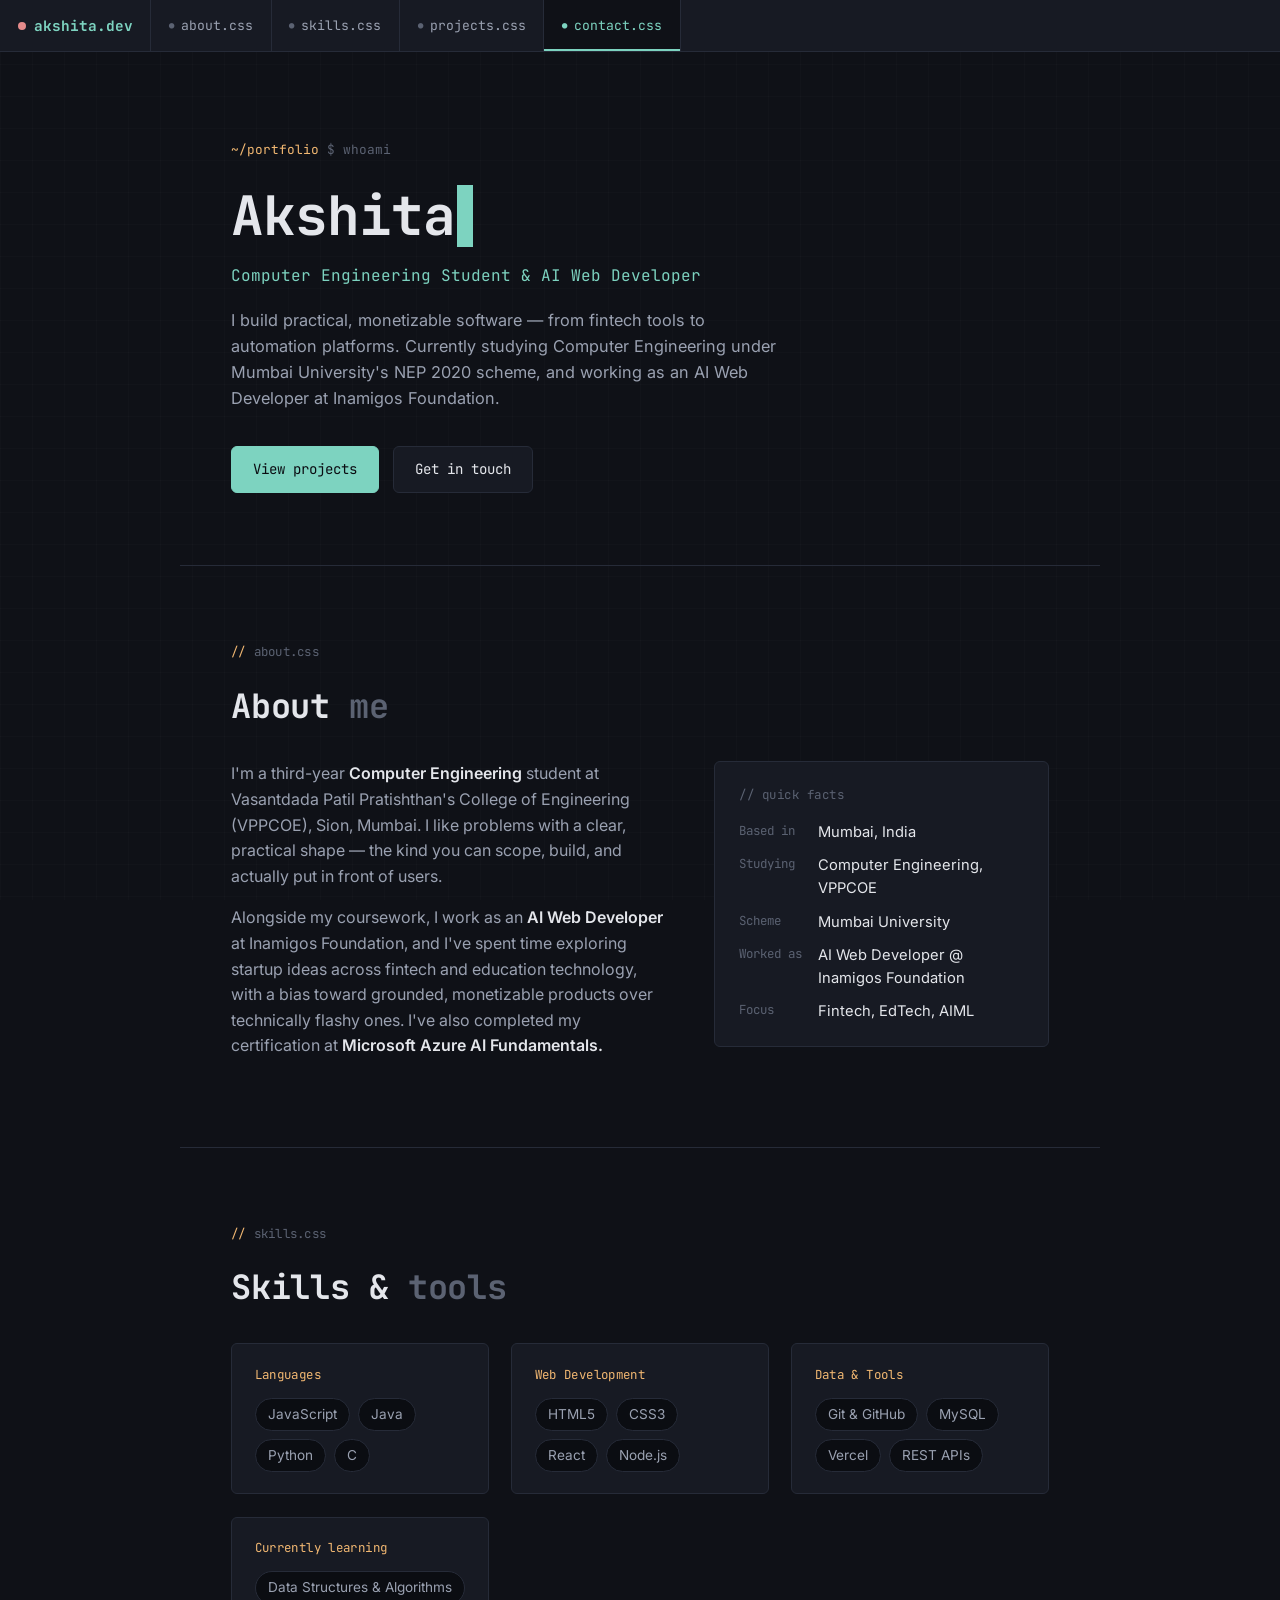
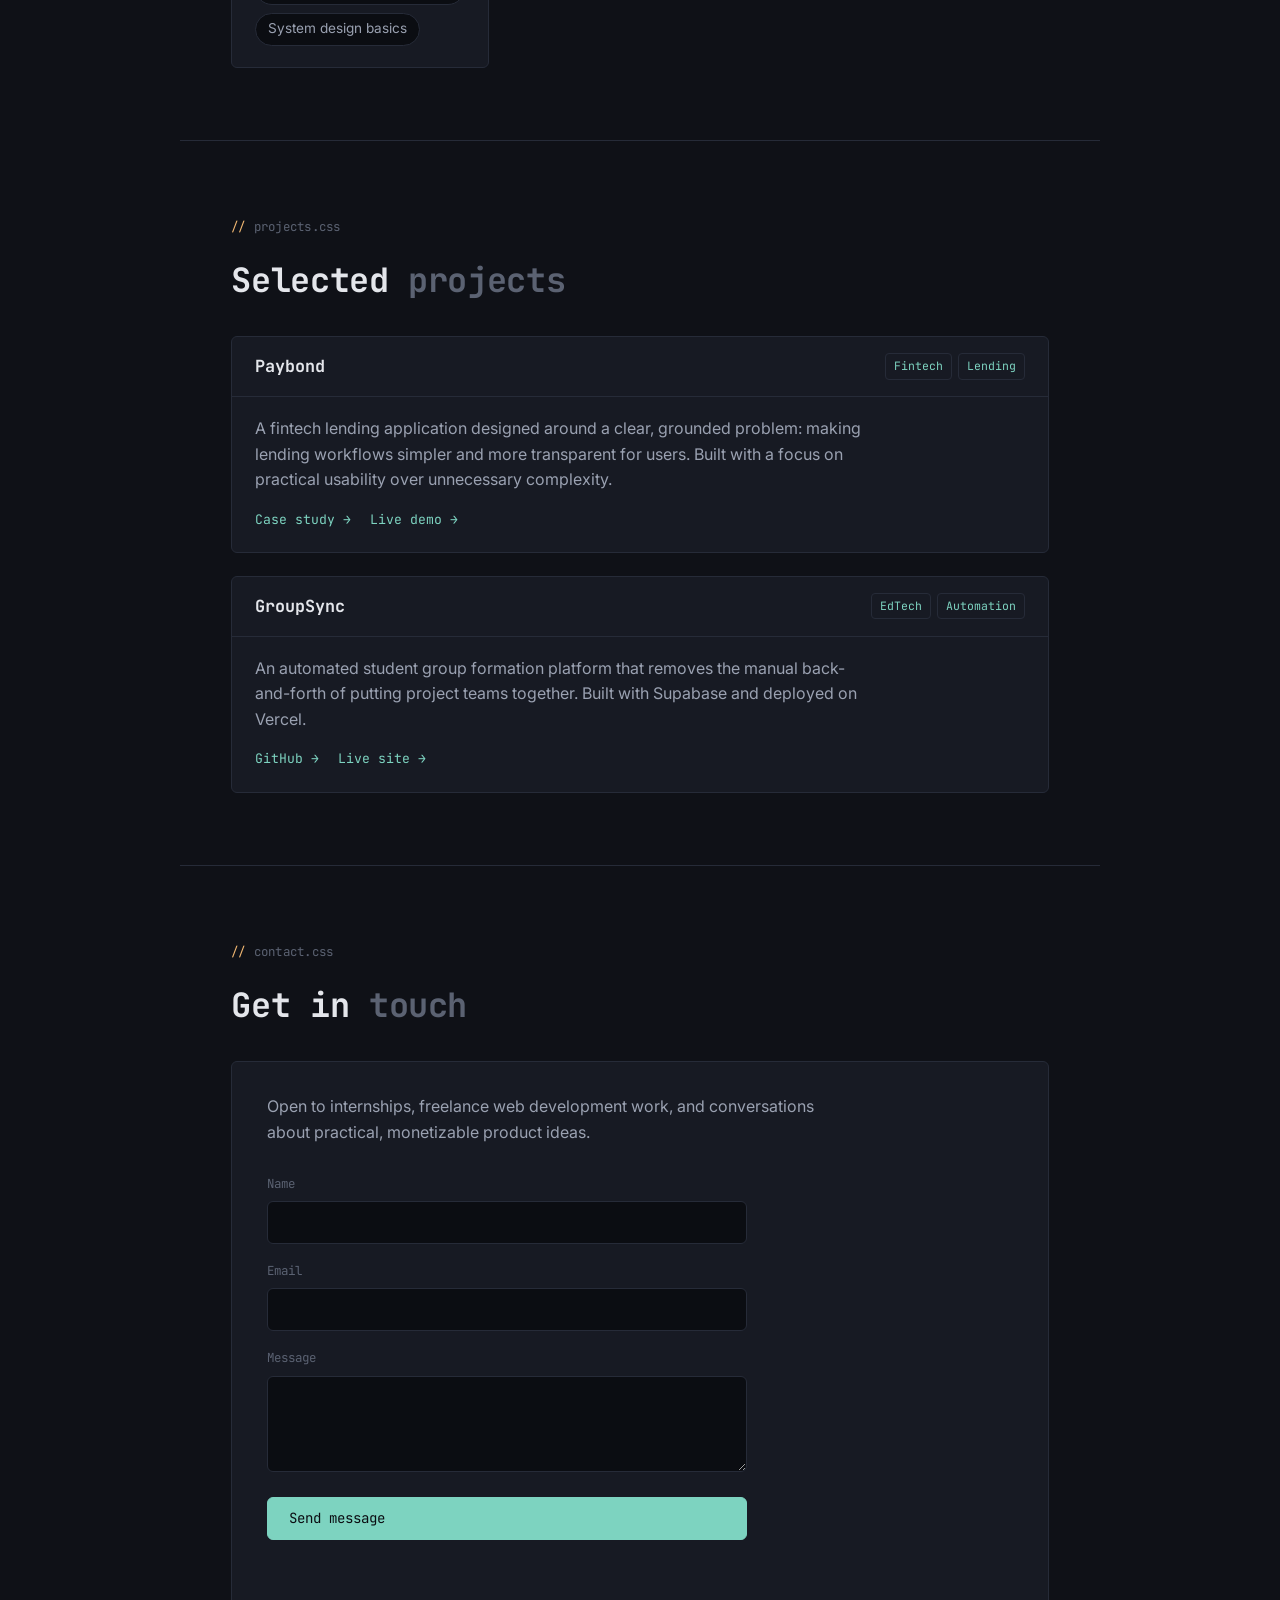
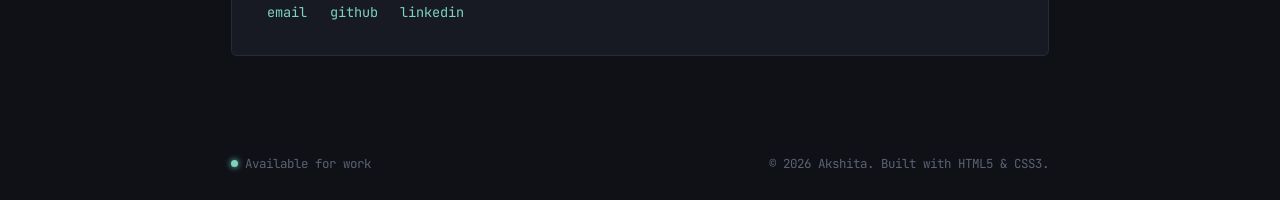
==== index.html @ f84d274d "I've changed the designes" ====
<!DOCTYPE html>
<html lang="en">
<head>
<meta charset="UTF-8">
<meta name="viewport" content="width=device-width, initial-scale=1.0">
<title>Akshita — Computer Engineering Portfolio</title>
<meta name="description" content="Portfolio of Akshita, Computer Engineering student and AI Web Developer.">

<!-- Fonts -->
<link rel="preconnect" href="https://fonts.googleapis.com">
<link href="https://fonts.googleapis.com/css2?family=Inter:wght@400;500;600&family=JetBrains+Mono:wght@400;500;700&display=swap" rel="stylesheet">

<!-- One stylesheet per section, plus a shared base -->
<link rel="stylesheet" href="CSS%203/base.css">
<link rel="stylesheet" href="CSS%203/header.css">
<link rel="stylesheet" href="CSS%203/about.css">
<link rel="stylesheet" href="CSS%203/skills.css">
<link rel="stylesheet" href="CSS%203/projects.css">
<link rel="stylesheet" href="CSS%203/contact.css">
<link rel="stylesheet" href="CSS%203/footer.css">
</head>
<body>

<header>
  <nav class="tabbar" aria-label="Section navigation">
    <div class="tabbar__brand">
      <span class="tabbar__brand-dot" aria-hidden="true"></span>
      akshita.dev
    </div>
    <ul class="tabbar__tabs">
      <li><a href="#about" class="is-active">about.css</a></li>
      <li><a href="#skills">skills.css</a></li>
      <li><a href="#projects">projects.css</a></li>
      <li><a href="#contact">contact.css</a></li>
    </ul>
  </nav>

  <div class="hero">
    <p class="hero__path"><span class="accent">~/portfolio</span> $ whoami</p>
    <h1 class="hero__title">Akshita<span class="cursor">&nbsp;</span></h1>
    <p class="hero__role">Computer Engineering Student &amp; AI Web Developer</p>
    <p class="hero__desc">
      I build practical, monetizable software — from fintech tools to
      automation platforms. Currently studying Computer Engineering under
      Mumbai University's NEP 2020 scheme, and working as an AI Web Developer
      at Inamigos Foundation.
    </p>
    <div class="hero__actions">
      <a href="#projects" class="btn btn-primary">View projects</a>
      <a href="#contact" class="btn">Get in touch</a>
    </div>
  </div>
</header>

<main>

  <section id="about">
    <p class="file-tag">about.css</p>
    <h2 class="section-title">About <span class="dim">me</span></h2>
    <div class="about__grid">
      <div class="about__text">
        <p>
          I'm a third-year <strong>Computer Engineering</strong> student at
          Vasantdada Patil Pratishthan's College of Engineering (VPPCOE),
          Sion, Mumbai. I like problems with a clear, practical shape —
          the kind you can scope, build, and actually put in front of users.
        </p>
        <p>
          Alongside my coursework, I work as an <strong>AI Web Developer</strong>
          at Inamigos Foundation, and I've spent time exploring startup ideas
          across fintech and education technology, with a bias toward
          grounded, monetizable products over technically flashy ones.
          I've also completed my certification at <strong>Microsoft Azure AI Fundamentals.</strong>
        </p>
      </div>
      <aside class="about__meta">
        <p class="about__meta-title">// quick facts</p>
        <dl>
          <dt>Based in</dt><dd>Mumbai, India</dd>
          <dt>Studying</dt><dd>Computer Engineering, VPPCOE</dd>
          <dt>Scheme</dt><dd>Mumbai University</dd>
          <dt>Worked as</dt><dd>AI Web Developer @ Inamigos Foundation</dd>
          <dt>Focus</dt><dd>Fintech, EdTech, AIML</dd>
        </dl>
      </aside>
    </div>
  </section>

  <section id="skills">
    <p class="file-tag">skills.css</p>
    <h2 class="section-title">Skills &amp; <span class="dim">tools</span></h2>
    <div class="skills__groups">
      <div class="skill-card">
        <p class="skill-card__label">Languages</p>
        <ul class="skill-card__list">
          <li>JavaScript</li>
          <li>Java</li>
          <li>Python</li>
          <li>C</li>
        </ul>
      </div>
      <div class="skill-card">
        <p class="skill-card__label">Web Development</p>
        <ul class="skill-card__list">
          <li>HTML5</li>
          <li>CSS3</li>
          <li>React</li>
          <li>Node.js</li>
        </ul>
      </div>
      <div class="skill-card">
        <p class="skill-card__label">Data &amp; Tools</p>
        <ul class="skill-card__list">
          <li>Git &amp; GitHub</li>
          <li>MySQL</li>
          <li>Vercel</li>
          <li>REST APIs</li>
        </ul>
      </div>
      <div class="skill-card">
        <p class="skill-card__label">Currently learning</p>
        <ul class="skill-card__list">
          <li>Data Structures &amp; Algorithms</li>
          <li>System design basics</li>
        </ul>
      </div>
    </div>
  </section>

  <section id="projects">
    <p class="file-tag">projects.css</p>
    <h2 class="section-title">Selected <span class="dim">projects</span></h2>
    <div class="projects__list">

      <article class="project-card">
        <div class="project-card__head">
          <span class="project-card__name">Paybond</span>
          <div class="project-card__tags">
            <span>Fintech</span>
            <span>Lending</span>
          </div>
        </div>
        <div class="project-card__body">
          <p>
            A fintech lending application designed around a clear, grounded
            problem: making lending workflows simpler and more transparent
            for users. Built with a focus on practical usability over
            unnecessary complexity.
          </p>
          <div class="project-card__links">
            <a href="#">Case study →</a>
            <a href="#">Live demo →</a>
          </div>
        </div>
      </article>

      <article class="project-card">
        <div class="project-card__head">
          <span class="project-card__name">GroupSync</span>
          <div class="project-card__tags">
            <span>EdTech</span>
            <span>Automation</span>
          </div>
        </div>
        <div class="project-card__body">
          <p>
            An automated student group formation platform that removes the
            manual back-and-forth of putting project teams together. Built
            with Supabase and deployed on Vercel.
          </p>
          <div class="project-card__links">
            <a href="#">GitHub →</a>
            <a href="https://mini-project-sem4-supabase.vercel.app/" target="_blank" rel="noopener noreferrer">Live site →</a>
          </div>
        </div>
      </article>
    </div>
  </section>

  <section id="contact">
    <p class="file-tag">contact.css</p>
    <h2 class="section-title">Get in <span class="dim">touch</span></h2>
    <div class="contact__panel">
      <p class="contact__intro">
        Open to internships, freelance web development work, and
        conversations about practical, monetizable product ideas.
      </p>
      <form class="contact__form" id="contact-form">
        <div class="field">
          <label for="name">Name</label>
          <input type="text" id="name" name="name" required>
        </div>
        <div class="field">
          <label for="email">Email</label>
          <input type="email" id="email" name="email" required>
        </div>
        <div class="field">
          <label for="message">Message</label>
          <textarea id="message" name="message" rows="4" required></textarea>
        </div>
        <button type="submit" class="btn btn-primary">Send message</button>
        <p class="contact__status" id="contact-status" role="status" aria-live="polite"></p>
      </form>
      <div class="contact__links">
        <a href="mailto:akshitagidde9@gmail.com">email</a>
        <a href="https://github.com/akshitagidde" target="_blank" rel="noopener noreferrer">github</a>
        <a href="https://www.linkedin.com/in/akshita-gidde-96129b32b/" target="_blank" rel="noopener noreferrer">linkedin</a>
      </div>
    </div>
  </section>

</main>

<footer class="site-footer">
  <span class="site-footer__status">
    <span class="site-footer__status-dot" aria-hidden="true"></span>
    Available for work
  </span>
  <span>&copy; 2026 Akshita. Built with HTML5 &amp; CSS3.</span>
</footer>

<script src="JS/script.js"></script>
</body>
</html>
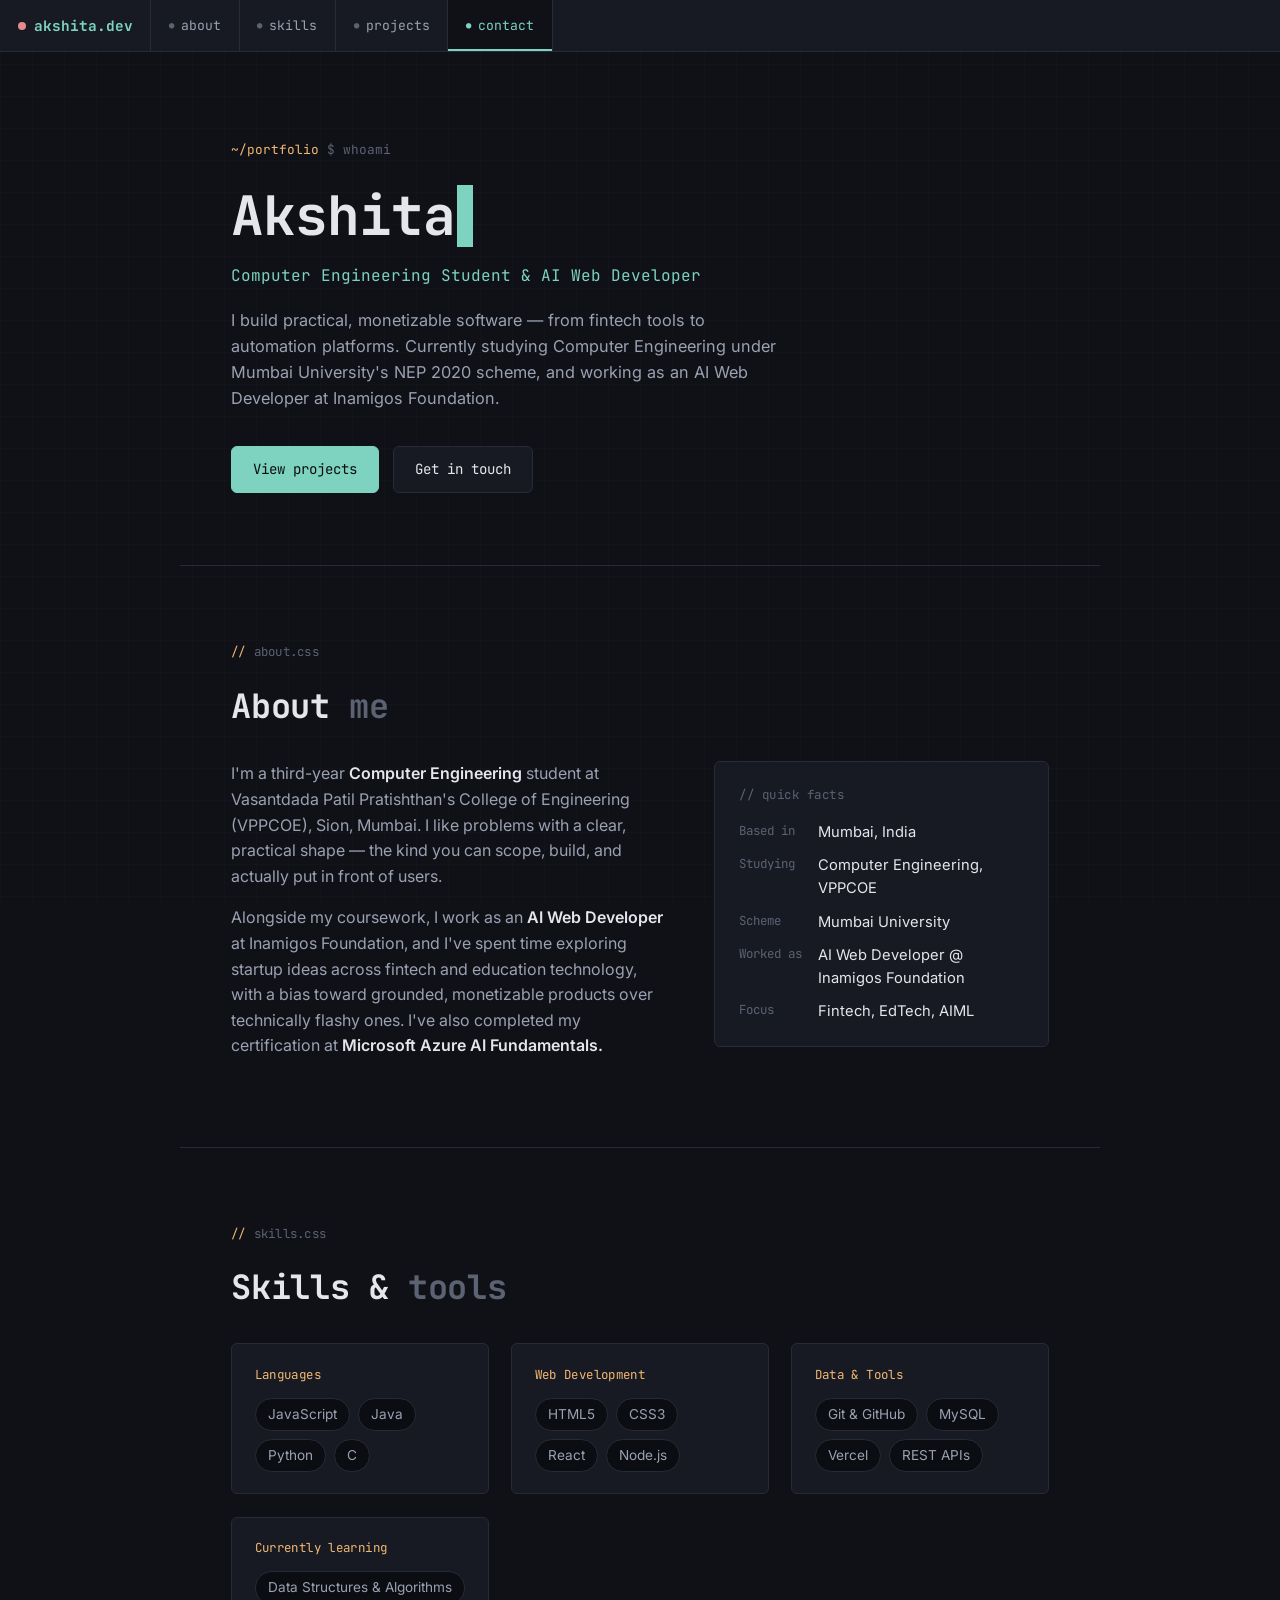
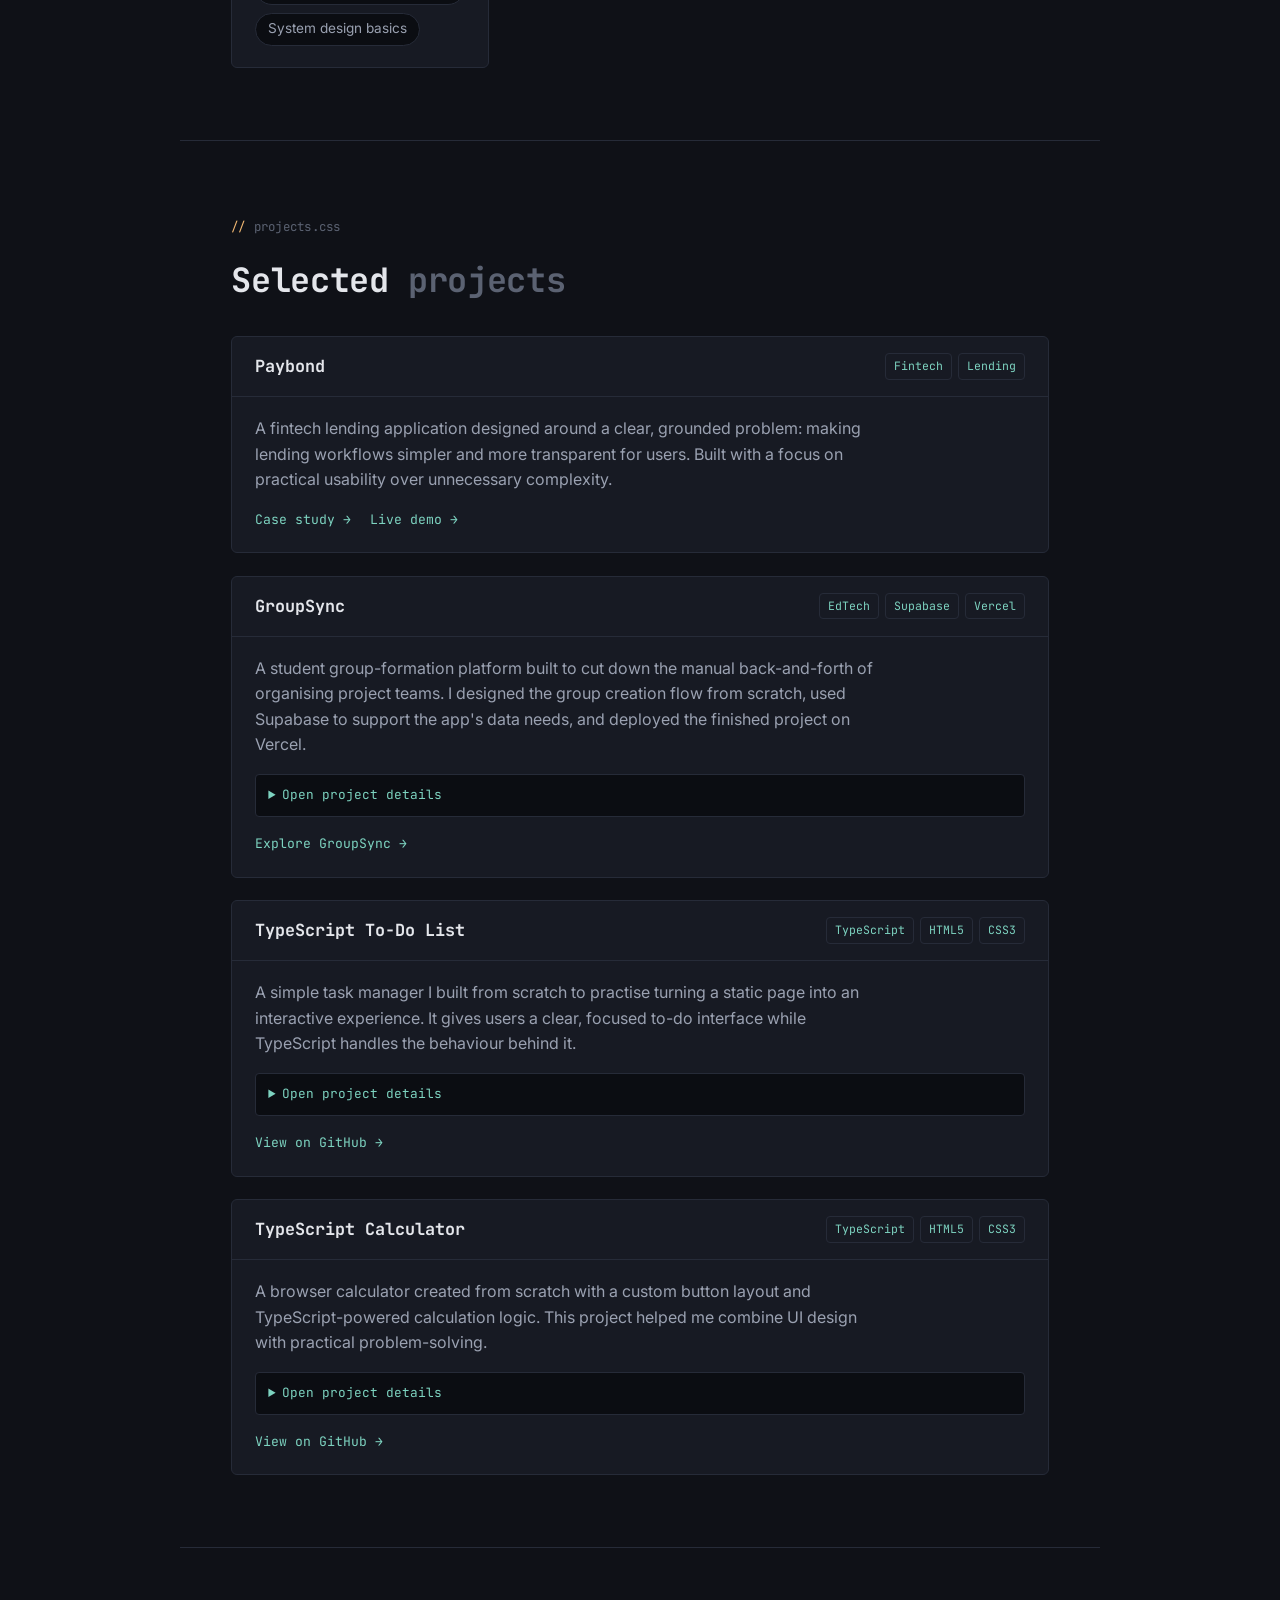
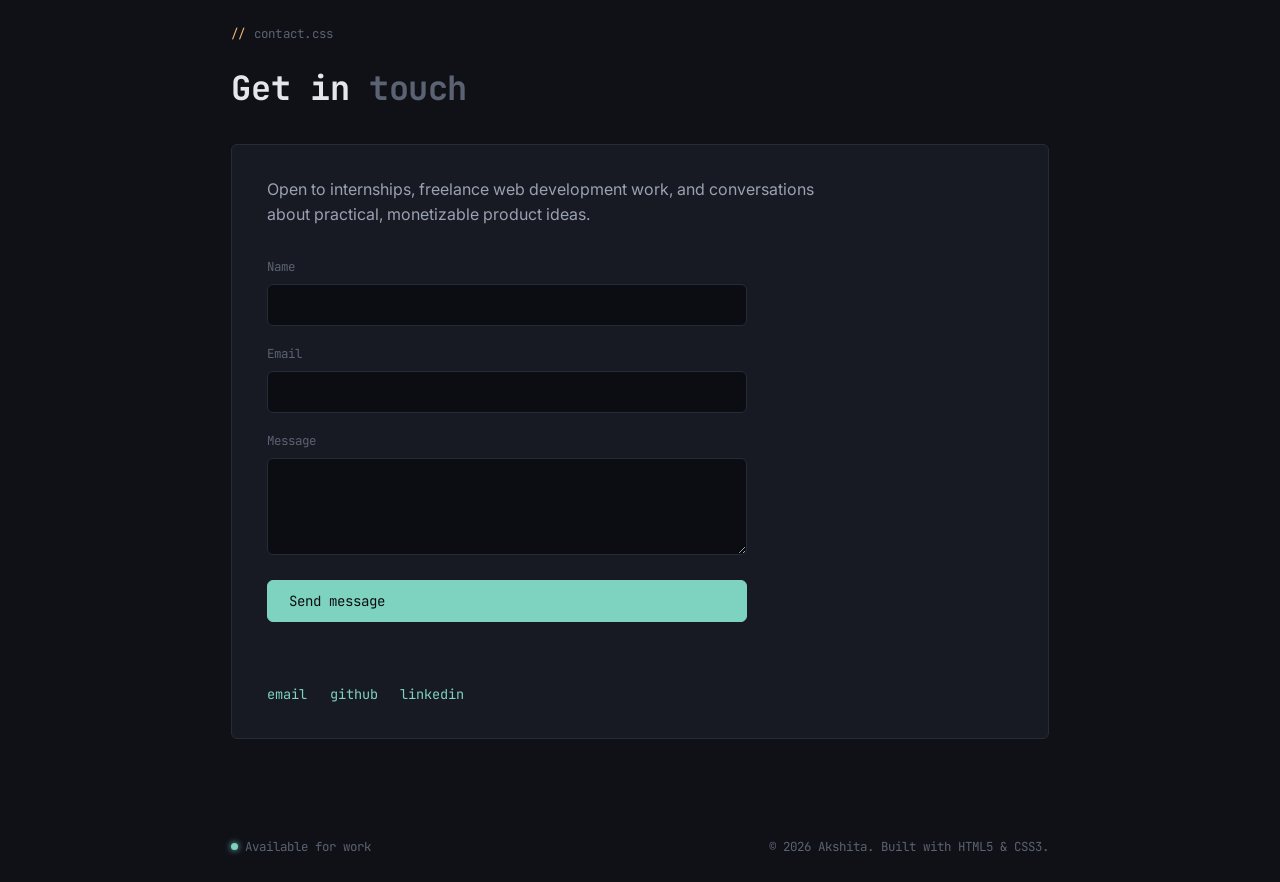
==== commit 3055948d: "I've changed the designes" ====
--- a/index.html
+++ b/index.html
@@ -28,10 +28,10 @@
       akshita.dev
     </div>
     <ul class="tabbar__tabs">
-      <li><a href="#about" class="is-active">about.css</a></li>
-      <li><a href="#skills">skills.css</a></li>
-      <li><a href="#projects">projects.css</a></li>
-      <li><a href="#contact">contact.css</a></li>
+      <li><a href="#about" class="is-active">about</a></li>
+      <li><a href="#skills">skills</a></li>
+      <li><a href="#projects">projects</a></li>
+      <li><a href="#contact">contact</a></li>
     </ul>
   </nav>
 
@@ -159,18 +159,85 @@
           <span class="project-card__name">GroupSync</span>
           <div class="project-card__tags">
             <span>EdTech</span>
-            <span>Automation</span>
-          </div>
-        </div>
-        <div class="project-card__body">
-          <p>
-            An automated student group formation platform that removes the
-            manual back-and-forth of putting project teams together. Built
-            with Supabase and deployed on Vercel.
-          </p>
-          <div class="project-card__links">
-            <a href="#">GitHub →</a>
-            <a href="https://mini-project-sem4-supabase.vercel.app/" target="_blank" rel="noopener noreferrer">Live site →</a>
+            <span>Supabase</span>
+            <span>Vercel</span>
+          </div>
+        </div>
+        <div class="project-card__body">
+          <p>
+            A student group-formation platform built to cut down the manual
+            back-and-forth of organising project teams. I designed the group
+            creation flow from scratch, used Supabase to support the app's
+            data needs, and deployed the finished project on Vercel.
+          </p>
+          <details class="project-card__details">
+            <summary>Open project details</summary>
+            <div class="project-card__detail-content">
+              <p><strong>What I used:</strong> Supabase for the application data layer and Vercel for deployment.</p>
+              <p><strong>What I built:</strong> A focused workflow that helps students move from choosing a project to forming a group with less coordination overhead.</p>
+            </div>
+          </details>
+          <div class="project-card__links">
+            <a href="https://mini-project-sem4-supabase.vercel.app/" target="_blank" rel="noopener noreferrer">Explore GroupSync &rarr;</a>
+          </div>
+        </div>
+      </article>
+
+      <article class="project-card">
+        <div class="project-card__head">
+          <span class="project-card__name">TypeScript To-Do List</span>
+          <div class="project-card__tags">
+            <span>TypeScript</span>
+            <span>HTML5</span>
+            <span>CSS3</span>
+          </div>
+        </div>
+        <div class="project-card__body">
+          <p>
+            A simple task manager I built from scratch to practise turning a
+            static page into an interactive experience. It gives users a
+            clear, focused to-do interface while TypeScript handles the
+            behaviour behind it.
+          </p>
+          <details class="project-card__details">
+            <summary>Open project details</summary>
+            <div class="project-card__detail-content">
+              <p><strong>What I used:</strong> HTML5 for the structure, CSS3 for the interface and responsive styling, and TypeScript for the task interactions and DOM updates.</p>
+              <p><strong>How I built it:</strong> I started with the page layout, styled the task area, then connected the controls to TypeScript functions so the interface responds when a user works with their list.</p>
+              <p><strong>What I learned:</strong> How to organise small front-end features, work with browser events, and use TypeScript to make DOM-based code clearer and safer.</p>
+            </div>
+          </details>
+          <div class="project-card__links">
+            <a href="https://github.com/akshitagidde/To-do-list-by-TS" target="_blank" rel="noopener noreferrer">View on GitHub &rarr;</a>
+          </div>
+        </div>
+      </article>
+
+      <article class="project-card">
+        <div class="project-card__head">
+          <span class="project-card__name">TypeScript Calculator</span>
+          <div class="project-card__tags">
+            <span>TypeScript</span>
+            <span>HTML5</span>
+            <span>CSS3</span>
+          </div>
+        </div>
+        <div class="project-card__body">
+          <p>
+            A browser calculator created from scratch with a custom button
+            layout and TypeScript-powered calculation logic. This project
+            helped me combine UI design with practical problem-solving.
+          </p>
+          <details class="project-card__details">
+            <summary>Open project details</summary>
+            <div class="project-card__detail-content">
+              <p><strong>What I used:</strong> HTML5 to build the calculator structure, CSS3 to create the display and button layout, and TypeScript to connect button input to the calculator logic.</p>
+              <p><strong>How I built it:</strong> I designed the interface first, mapped each calculator button to an action, and used TypeScript to update the display and process basic arithmetic input.</p>
+              <p><strong>What I learned:</strong> How to break a user interaction into small functions, manage changing values on screen, and build a complete front-end project without a framework.</p>
+            </div>
+          </details>
+          <div class="project-card__links">
+            <a href="https://github.com/akshitagidde/Calculator-using-TS-and-HTML" target="_blank" rel="noopener noreferrer">View on GitHub &rarr;</a>
           </div>
         </div>
       </article>
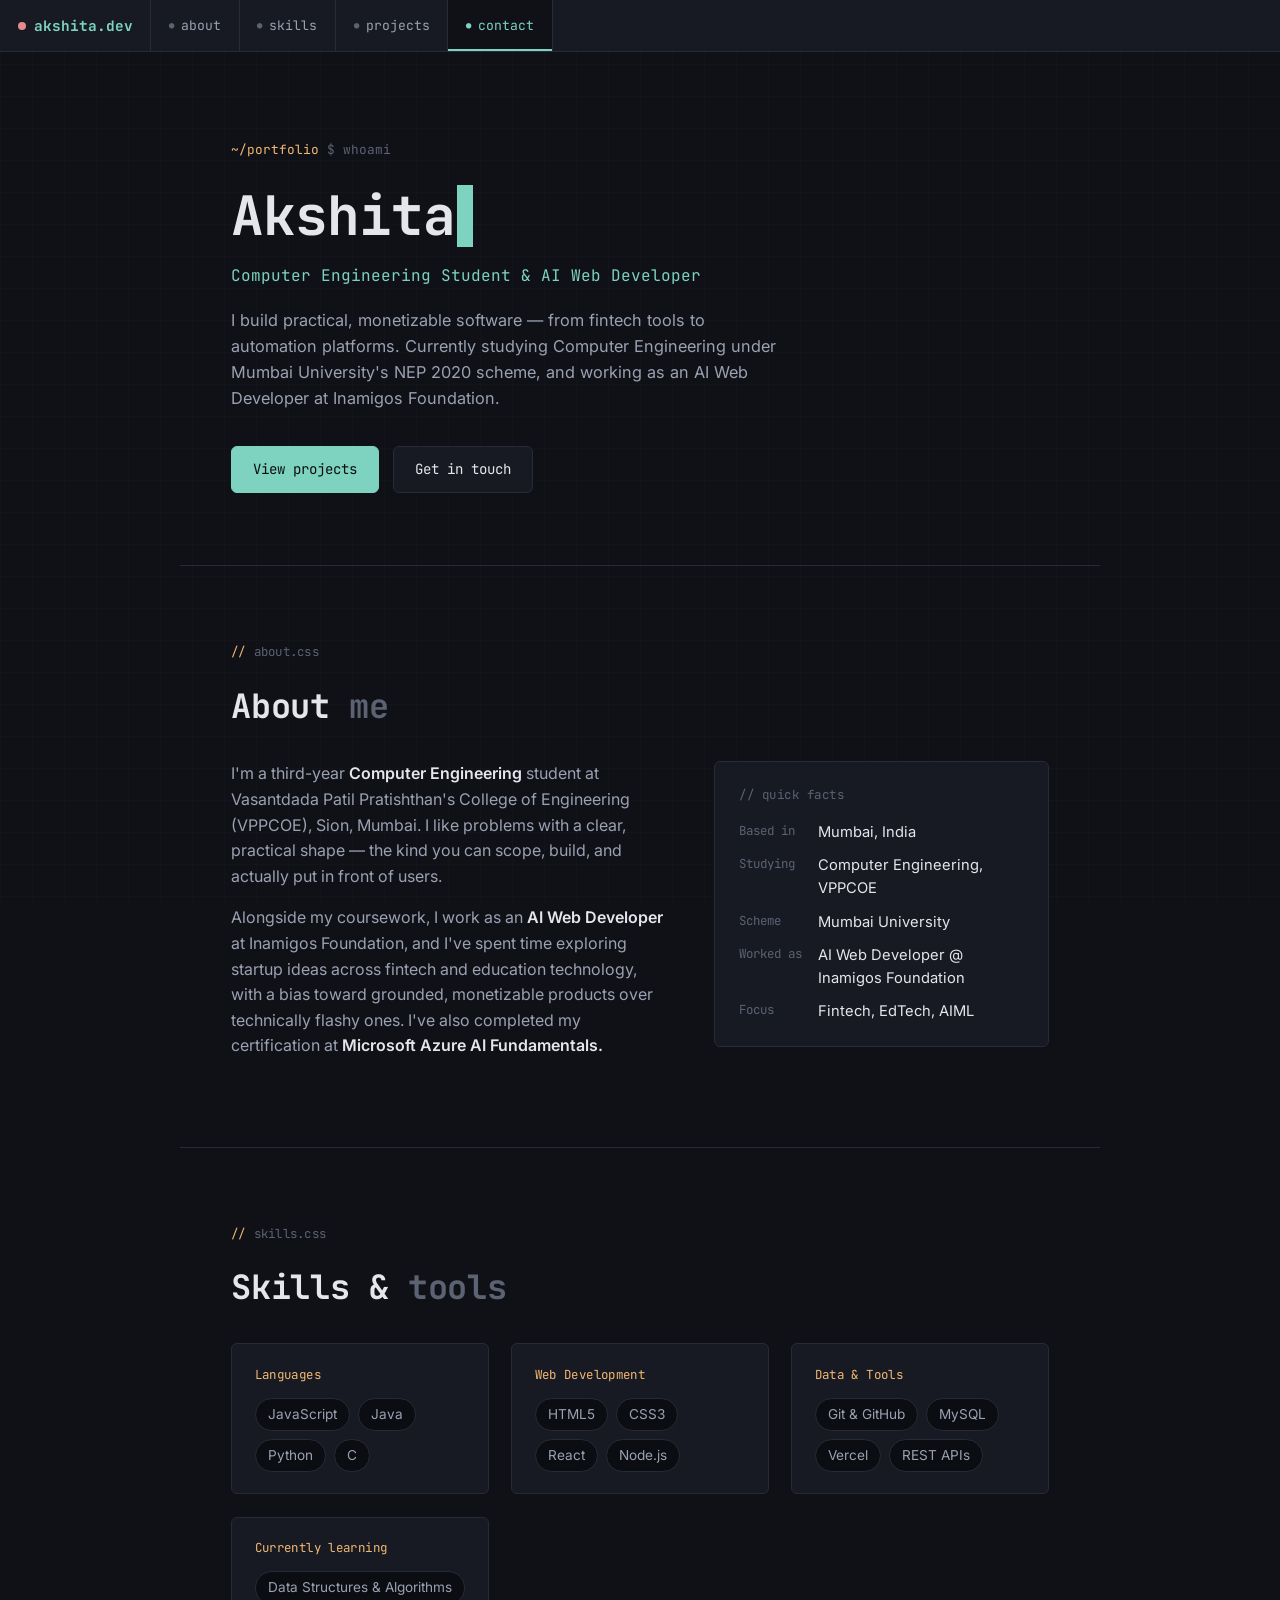
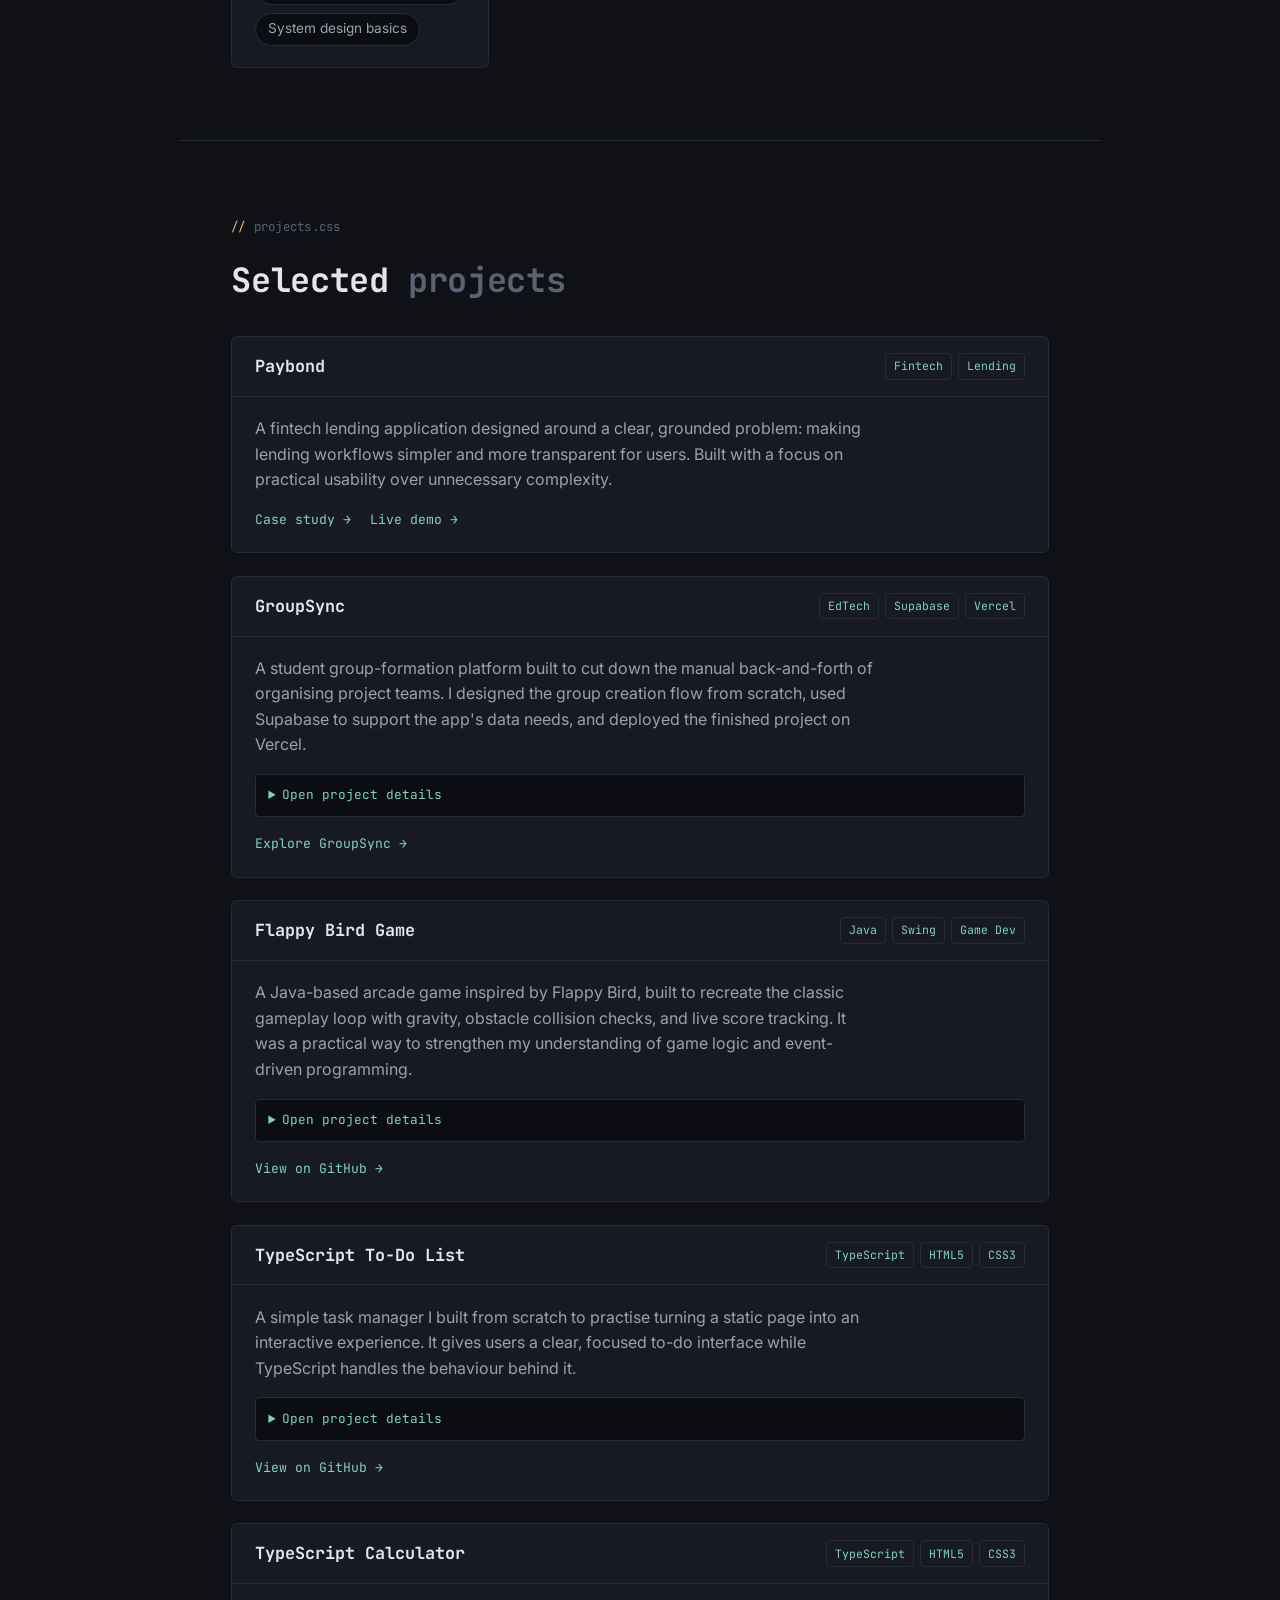
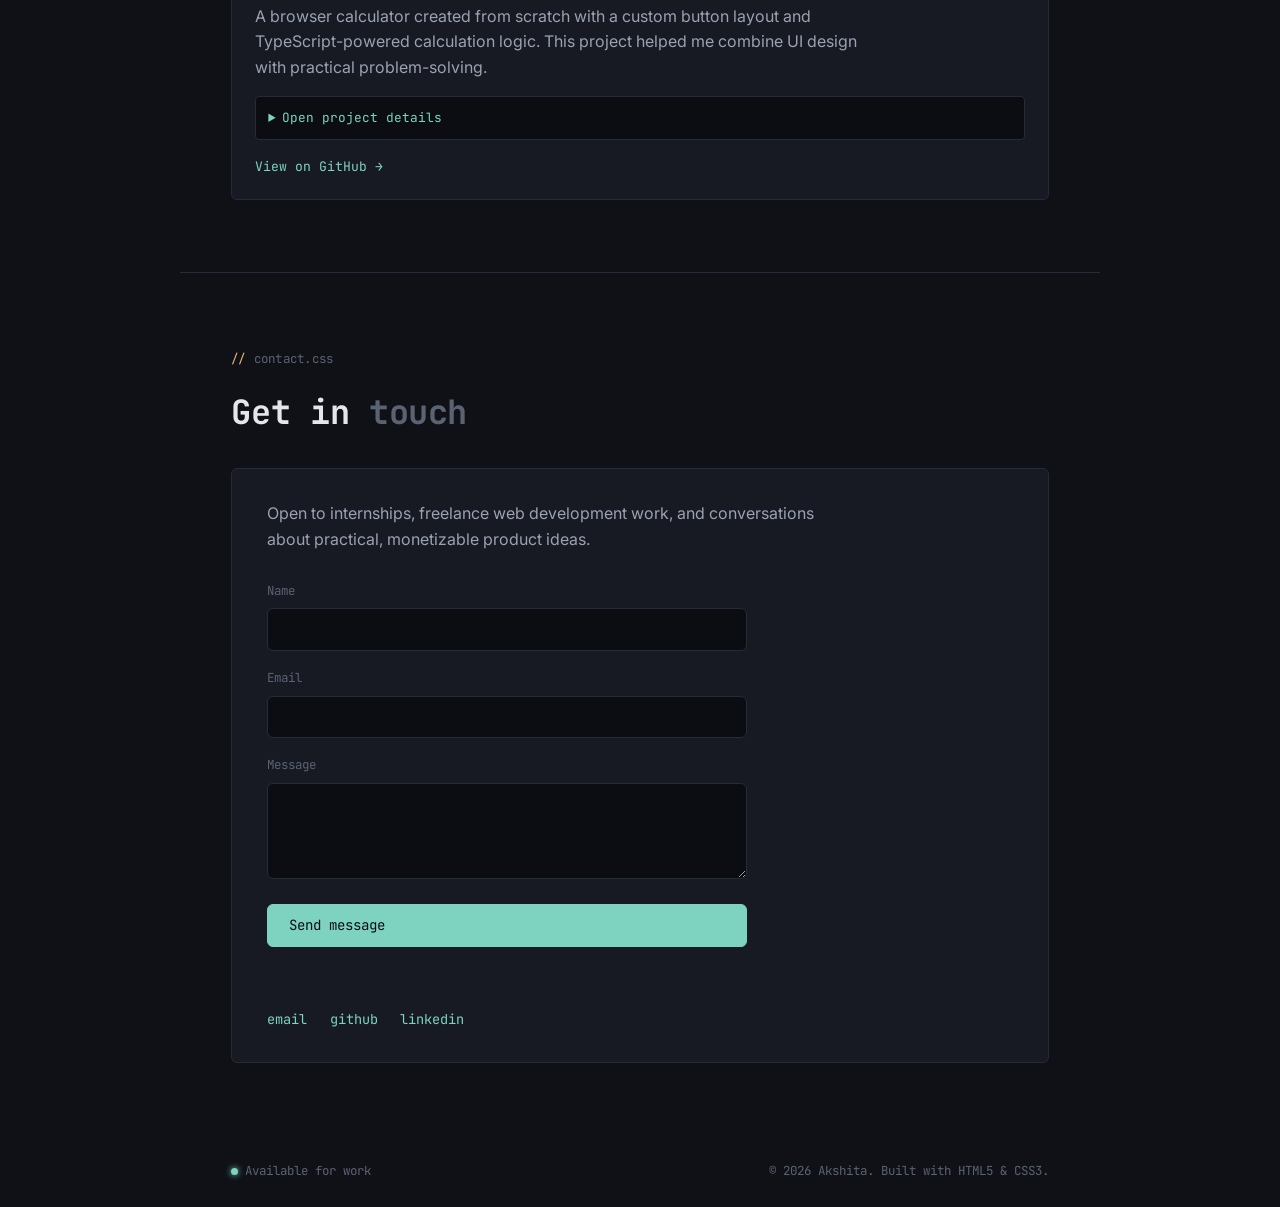
==== commit 5d0283e7: "Added new java project" ====
--- a/index.html
+++ b/index.html
@@ -185,6 +185,36 @@
 
       <article class="project-card">
         <div class="project-card__head">
+          <span class="project-card__name">Flappy Bird Game</span>
+          <div class="project-card__tags">
+            <span>Java</span>
+            <span>Swing</span>
+            <span>Game Dev</span>
+          </div>
+        </div>
+        <div class="project-card__body">
+          <p>
+            A Java-based arcade game inspired by Flappy Bird, built to recreate
+            the classic gameplay loop with gravity, obstacle collision checks,
+            and live score tracking. It was a practical way to strengthen my
+            understanding of game logic and event-driven programming.
+          </p>
+          <details class="project-card__details">
+            <summary>Open project details</summary>
+            <div class="project-card__detail-content">
+              <p><strong>What I built:</strong> A complete side-scrolling game with bird movement, pipe obstacles, point counting, and a restart flow after collision.</p>
+              <p><strong>What I used:</strong> Java Swing for rendering, keyboard input, and the interactive game loop.</p>
+              <p><strong>What I learned:</strong> How to think in frames, handle collisions carefully, and design gameplay that feels responsive and smooth.</p>
+            </div>
+          </details>
+          <div class="project-card__links">
+            <a href="https://github.com/akshitagidde/Flappy-Bird-Game-using-java" target="_blank" rel="noopener noreferrer">View on GitHub &rarr;</a>
+          </div>
+        </div>
+      </article>
+
+      <article class="project-card">
+        <div class="project-card__head">
           <span class="project-card__name">TypeScript To-Do List</span>
           <div class="project-card__tags">
             <span>TypeScript</span>
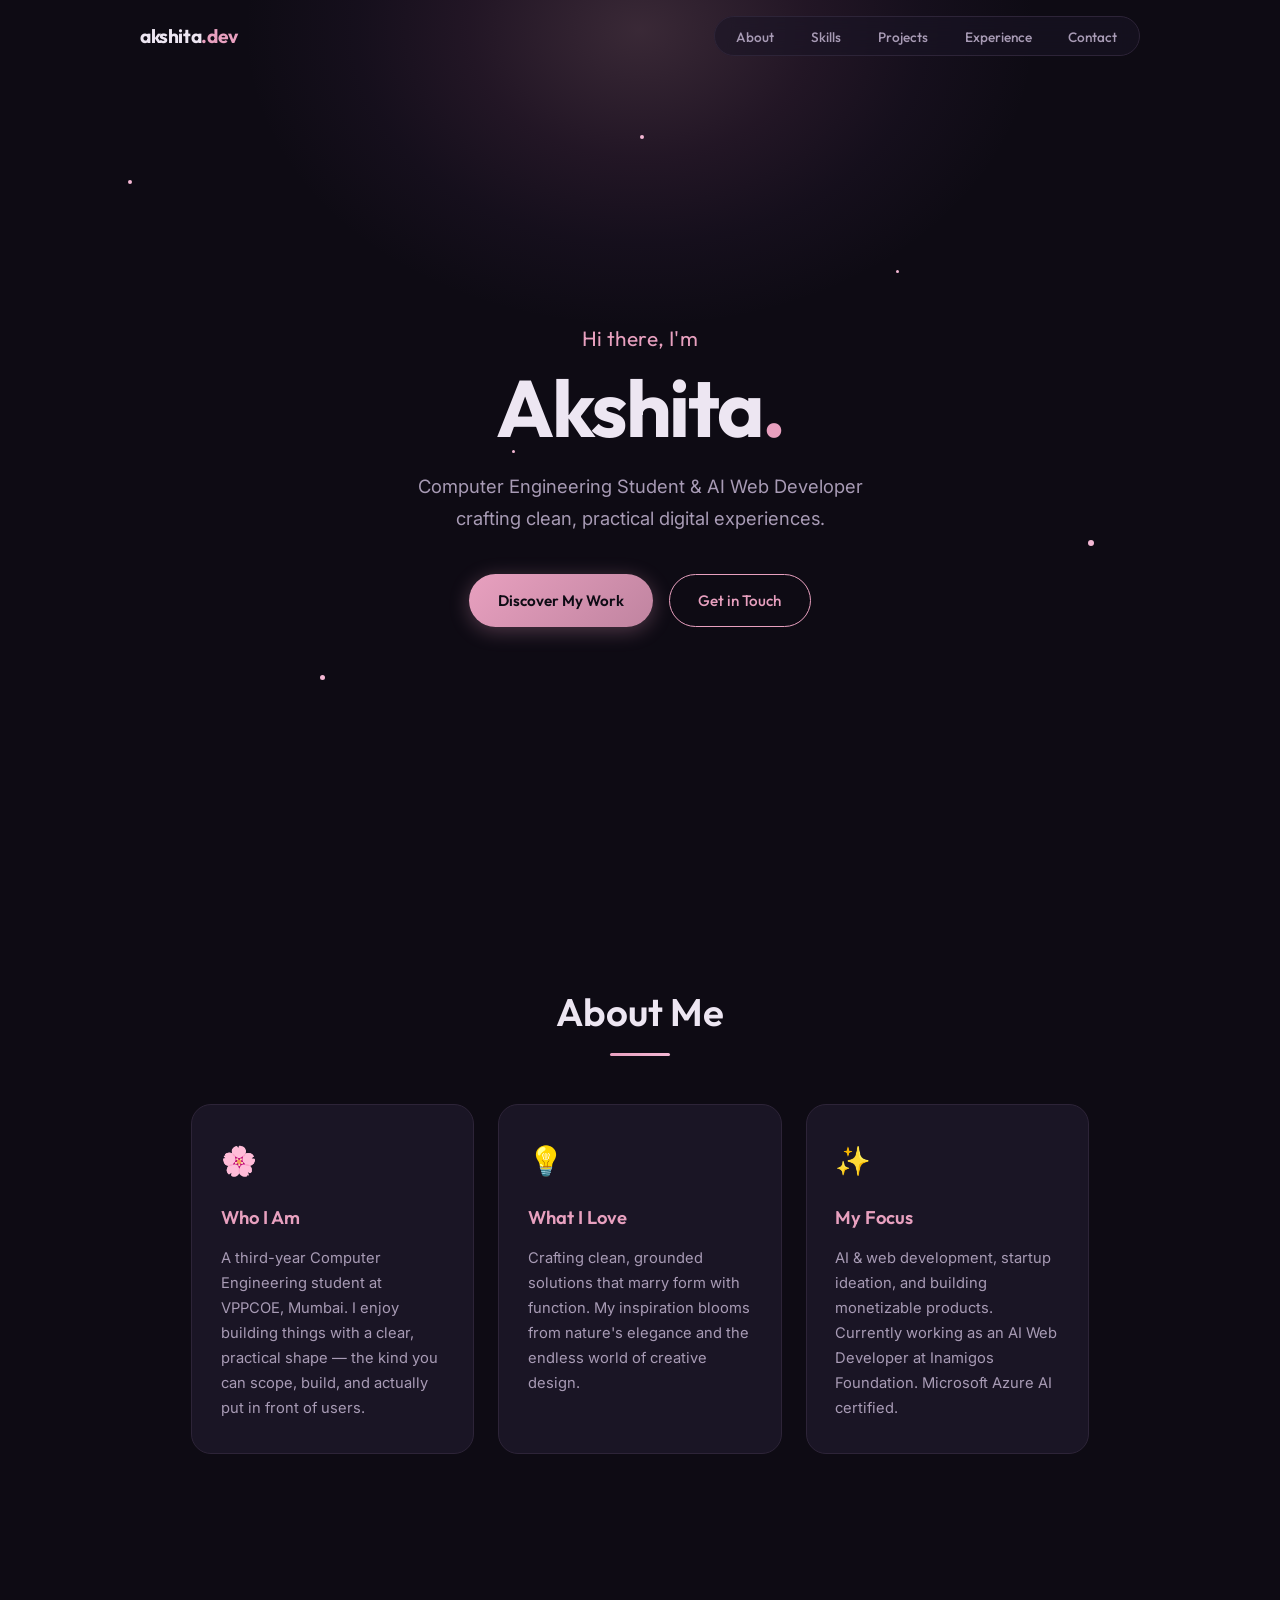
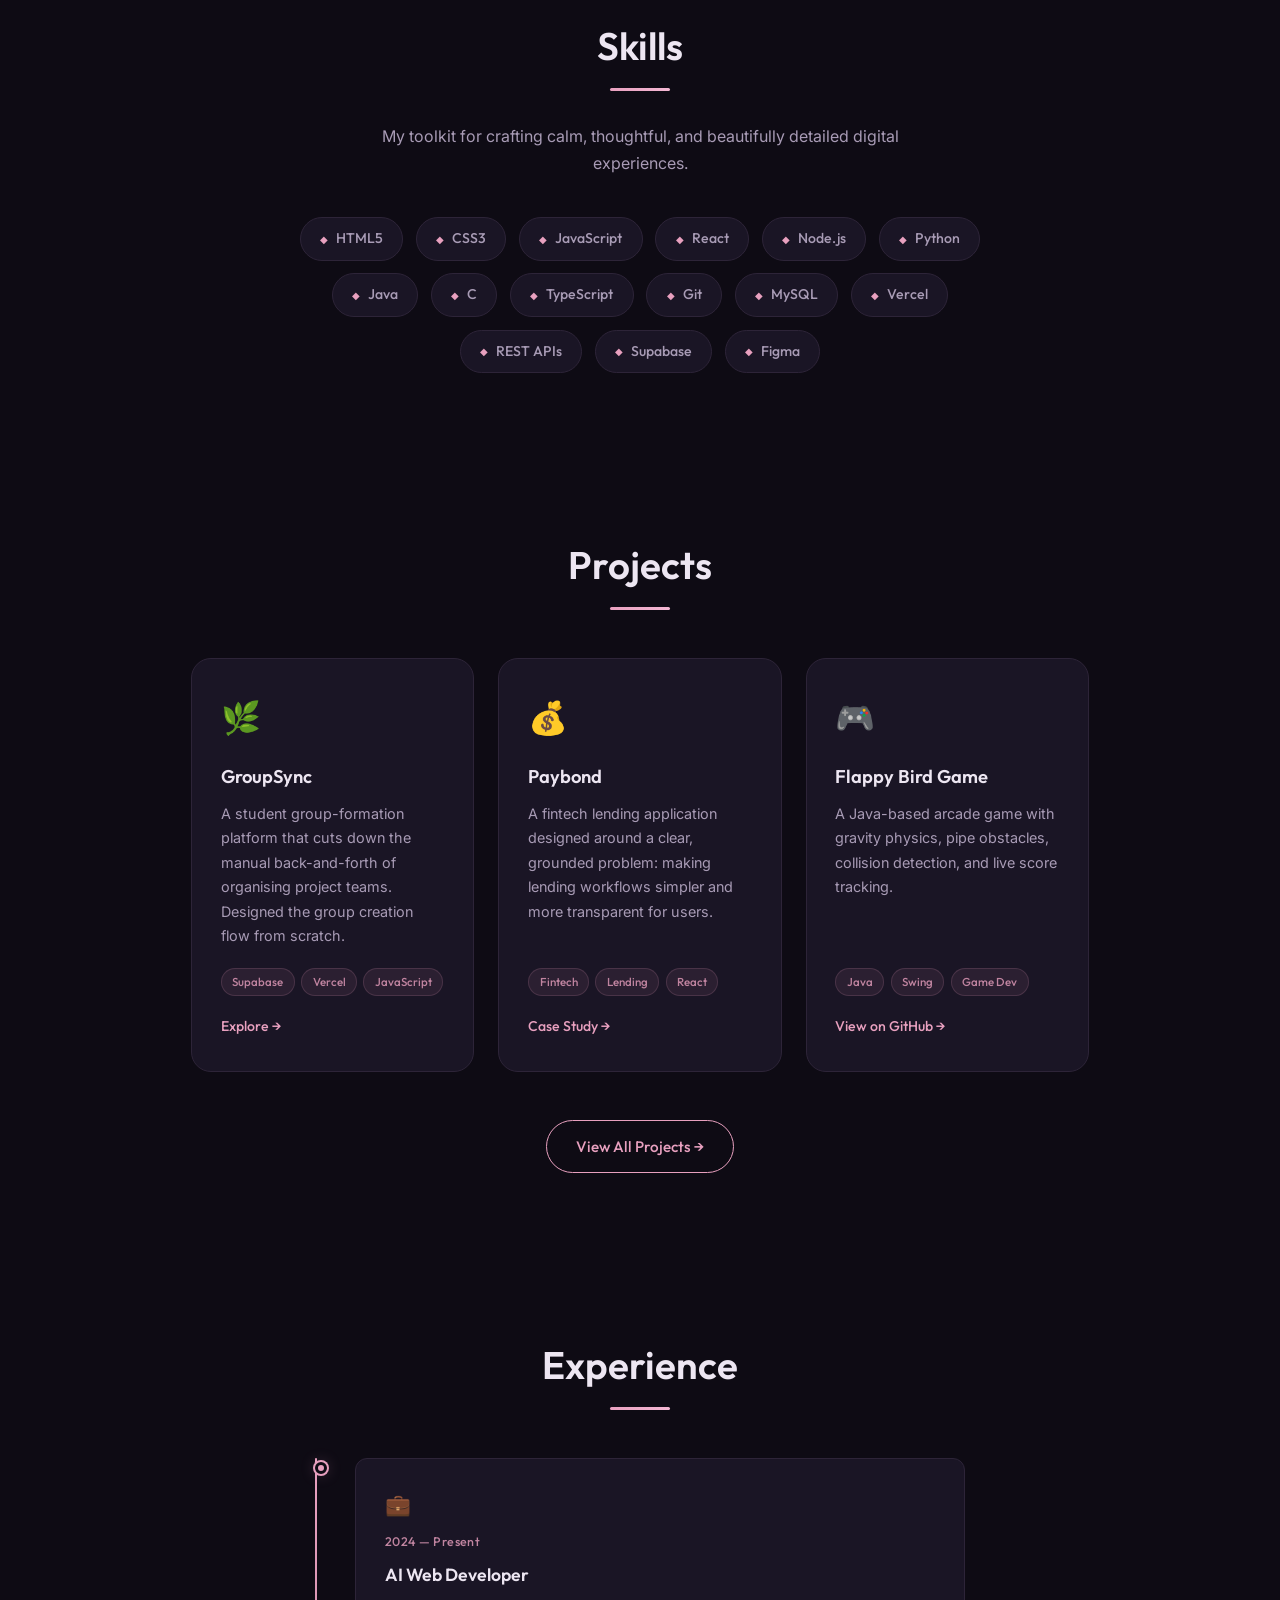
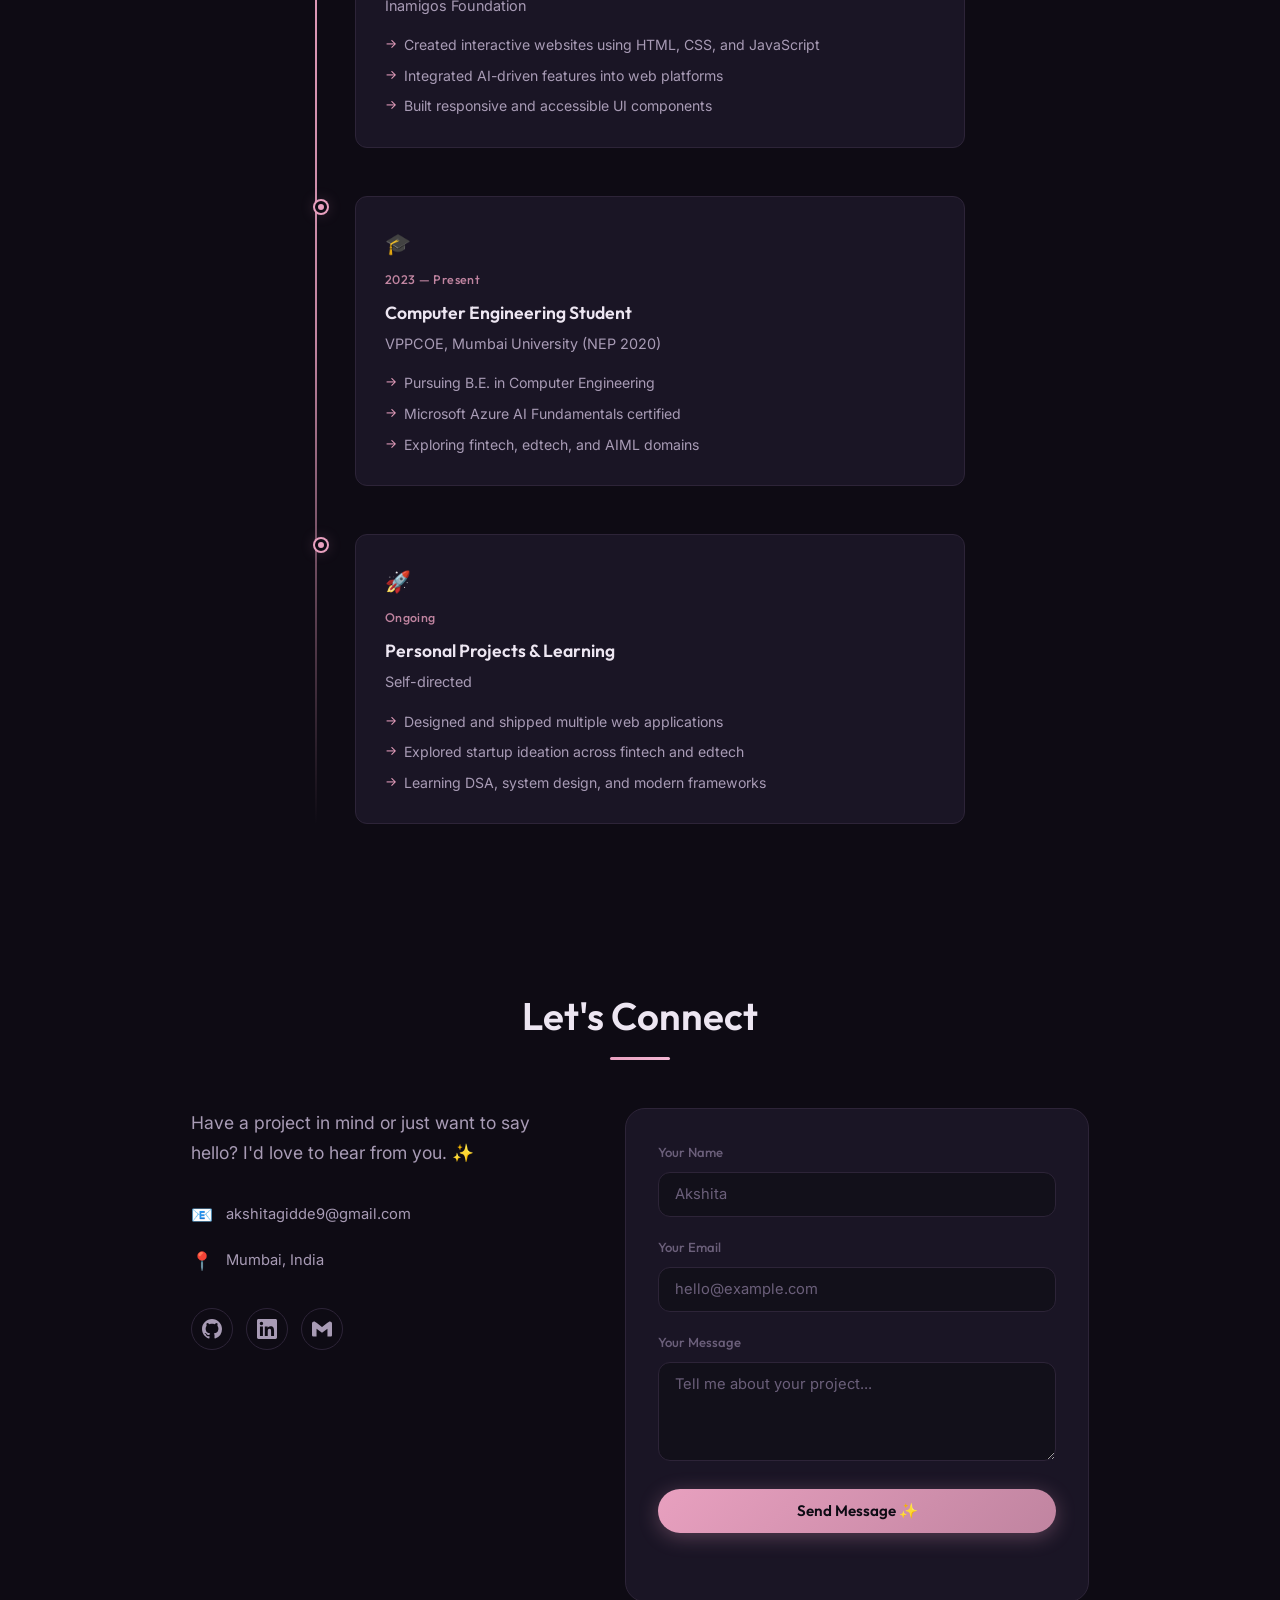
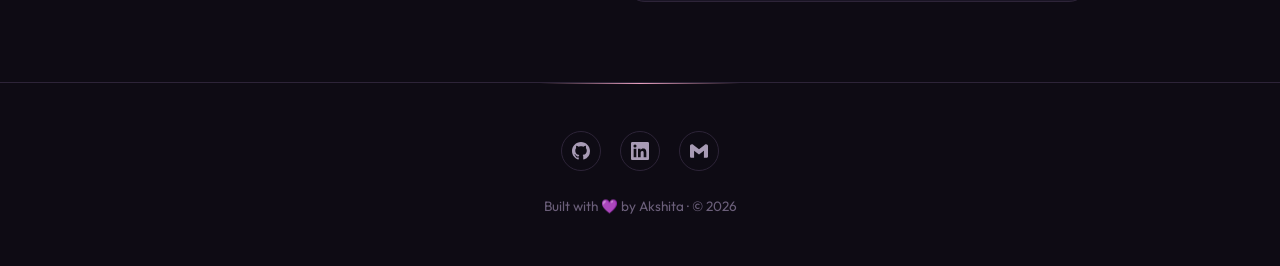
==== commit f03ee319: "Added new designs" ====
--- a/index.html
+++ b/index.html
@@ -1,321 +1,267 @@
 <!DOCTYPE html>
 <html lang="en">
 <head>
-<meta charset="UTF-8">
-<meta name="viewport" content="width=device-width, initial-scale=1.0">
-<title>Akshita — Computer Engineering Portfolio</title>
-<meta name="description" content="Portfolio of Akshita, Computer Engineering student and AI Web Developer.">
-
-<!-- Fonts -->
-<link rel="preconnect" href="https://fonts.googleapis.com">
-<link href="https://fonts.googleapis.com/css2?family=Inter:wght@400;500;600&family=JetBrains+Mono:wght@400;500;700&display=swap" rel="stylesheet">
-
-<!-- One stylesheet per section, plus a shared base -->
-<link rel="stylesheet" href="CSS%203/base.css">
-<link rel="stylesheet" href="CSS%203/header.css">
-<link rel="stylesheet" href="CSS%203/about.css">
-<link rel="stylesheet" href="CSS%203/skills.css">
-<link rel="stylesheet" href="CSS%203/projects.css">
-<link rel="stylesheet" href="CSS%203/contact.css">
-<link rel="stylesheet" href="CSS%203/footer.css">
+  <meta charset="UTF-8">
+  <meta name="viewport" content="width=device-width, initial-scale=1.0">
+  <title>Akshita — Computer Engineering Portfolio</title>
+  <meta name="description" content="Portfolio of Akshita, Computer Engineering student and AI Web Developer building practical, beautiful digital products.">
+  <link rel="preconnect" href="https://fonts.googleapis.com">
+  <link rel="preconnect" href="https://fonts.gstatic.com" crossorigin>
+  <link href="https://fonts.googleapis.com/css2?family=Inter:wght@400;500;600&family=Outfit:wght@300;400;500;600;700&display=swap" rel="stylesheet">
+  <link rel="stylesheet" href="CSS%203/base.css">
+  <link rel="stylesheet" href="CSS%203/animations.css">
+  <link rel="stylesheet" href="CSS%203/header.css">
+  <link rel="stylesheet" href="CSS%203/about.css">
+  <link rel="stylesheet" href="CSS%203/skills.css">
+  <link rel="stylesheet" href="CSS%203/projects.css">
+  <link rel="stylesheet" href="CSS%203/experience.css">
+  <link rel="stylesheet" href="CSS%203/contact.css">
+  <link rel="stylesheet" href="CSS%203/footer.css">
 </head>
 <body>
 
-<header>
-  <nav class="tabbar" aria-label="Section navigation">
-    <div class="tabbar__brand">
-      <span class="tabbar__brand-dot" aria-hidden="true"></span>
-      akshita.dev
-    </div>
-    <ul class="tabbar__tabs">
-      <li><a href="#about" class="is-active">about</a></li>
-      <li><a href="#skills">skills</a></li>
-      <li><a href="#projects">projects</a></li>
-      <li><a href="#contact">contact</a></li>
-    </ul>
+  <!-- Navigation -->
+  <nav class="nav" id="main-nav">
+    <div class="nav__inner">
+      <a href="index.html" class="nav__brand">akshita<span>.dev</span></a>
+      <button class="nav__toggle" id="nav-toggle" aria-label="Toggle menu">
+        <span></span><span></span><span></span>
+      </button>
+      <ul class="nav__links" id="nav-links">
+        <li><a href="#about" class="nav__link">About</a></li>
+        <li><a href="#skills" class="nav__link">Skills</a></li>
+        <li><a href="#projects" class="nav__link">Projects</a></li>
+        <li><a href="#experience" class="nav__link">Experience</a></li>
+        <li><a href="#contact" class="nav__link">Contact</a></li>
+      </ul>
+    </div>
   </nav>
 
-  <div class="hero">
-    <p class="hero__path"><span class="accent">~/portfolio</span> $ whoami</p>
-    <h1 class="hero__title">Akshita<span class="cursor">&nbsp;</span></h1>
-    <p class="hero__role">Computer Engineering Student &amp; AI Web Developer</p>
-    <p class="hero__desc">
-      I build practical, monetizable software — from fintech tools to
-      automation platforms. Currently studying Computer Engineering under
-      Mumbai University's NEP 2020 scheme, and working as an AI Web Developer
-      at Inamigos Foundation.
-    </p>
-    <div class="hero__actions">
-      <a href="#projects" class="btn btn-primary">View projects</a>
-      <a href="#contact" class="btn">Get in touch</a>
-    </div>
-  </div>
-</header>
-
-<main>
-
-  <section id="about">
-    <p class="file-tag">about.css</p>
-    <h2 class="section-title">About <span class="dim">me</span></h2>
-    <div class="about__grid">
-      <div class="about__text">
-        <p>
-          I'm a third-year <strong>Computer Engineering</strong> student at
-          Vasantdada Patil Pratishthan's College of Engineering (VPPCOE),
-          Sion, Mumbai. I like problems with a clear, practical shape —
-          the kind you can scope, build, and actually put in front of users.
-        </p>
-        <p>
-          Alongside my coursework, I work as an <strong>AI Web Developer</strong>
-          at Inamigos Foundation, and I've spent time exploring startup ideas
-          across fintech and education technology, with a bias toward
-          grounded, monetizable products over technically flashy ones.
-          I've also completed my certification at <strong>Microsoft Azure AI Fundamentals.</strong>
-        </p>
-      </div>
-      <aside class="about__meta">
-        <p class="about__meta-title">// quick facts</p>
-        <dl>
-          <dt>Based in</dt><dd>Mumbai, India</dd>
-          <dt>Studying</dt><dd>Computer Engineering, VPPCOE</dd>
-          <dt>Scheme</dt><dd>Mumbai University</dd>
-          <dt>Worked as</dt><dd>AI Web Developer @ Inamigos Foundation</dd>
-          <dt>Focus</dt><dd>Fintech, EdTech, AIML</dd>
-        </dl>
-      </aside>
+  <!-- Hero Section -->
+  <section class="hero" id="hero">
+    <div class="hero__glow" aria-hidden="true"></div>
+    <div class="hero__particles" aria-hidden="true">
+      <span class="particle"></span>
+      <span class="particle"></span>
+      <span class="particle"></span>
+      <span class="particle"></span>
+      <span class="particle"></span>
+      <span class="particle"></span>
+    </div>
+    <div class="hero__content">
+      <p class="hero__greeting animate-on-scroll">Hi there, I'm</p>
+      <h1 class="hero__title animate-on-scroll">Akshita<span class="hero__title-dot">.</span></h1>
+      <p class="hero__subtitle animate-on-scroll">Computer Engineering Student &amp; AI Web Developer<br>crafting clean, practical digital experiences.</p>
+      <div class="hero__actions animate-on-scroll">
+        <a href="#projects" class="btn btn--primary">Discover My Work</a>
+        <a href="#contact" class="btn btn--outline">Get in Touch</a>
+      </div>
     </div>
   </section>
 
-  <section id="skills">
-    <p class="file-tag">skills.css</p>
-    <h2 class="section-title">Skills &amp; <span class="dim">tools</span></h2>
-    <div class="skills__groups">
-      <div class="skill-card">
-        <p class="skill-card__label">Languages</p>
-        <ul class="skill-card__list">
-          <li>JavaScript</li>
-          <li>Java</li>
-          <li>Python</li>
-          <li>C</li>
-        </ul>
-      </div>
-      <div class="skill-card">
-        <p class="skill-card__label">Web Development</p>
-        <ul class="skill-card__list">
-          <li>HTML5</li>
-          <li>CSS3</li>
-          <li>React</li>
-          <li>Node.js</li>
-        </ul>
-      </div>
-      <div class="skill-card">
-        <p class="skill-card__label">Data &amp; Tools</p>
-        <ul class="skill-card__list">
-          <li>Git &amp; GitHub</li>
-          <li>MySQL</li>
-          <li>Vercel</li>
-          <li>REST APIs</li>
-        </ul>
-      </div>
-      <div class="skill-card">
-        <p class="skill-card__label">Currently learning</p>
-        <ul class="skill-card__list">
-          <li>Data Structures &amp; Algorithms</li>
-          <li>System design basics</li>
-        </ul>
-      </div>
-    </div>
-  </section>
-
-  <section id="projects">
-    <p class="file-tag">projects.css</p>
-    <h2 class="section-title">Selected <span class="dim">projects</span></h2>
-    <div class="projects__list">
-
-      <article class="project-card">
-        <div class="project-card__head">
-          <span class="project-card__name">Paybond</span>
-          <div class="project-card__tags">
-            <span>Fintech</span>
-            <span>Lending</span>
-          </div>
-        </div>
-        <div class="project-card__body">
-          <p>
-            A fintech lending application designed around a clear, grounded
-            problem: making lending workflows simpler and more transparent
-            for users. Built with a focus on practical usability over
-            unnecessary complexity.
-          </p>
-          <div class="project-card__links">
-            <a href="#">Case study →</a>
-            <a href="#">Live demo →</a>
-          </div>
-        </div>
-      </article>
-
-      <article class="project-card">
-        <div class="project-card__head">
-          <span class="project-card__name">GroupSync</span>
-          <div class="project-card__tags">
-            <span>EdTech</span>
-            <span>Supabase</span>
-            <span>Vercel</span>
-          </div>
-        </div>
-        <div class="project-card__body">
-          <p>
-            A student group-formation platform built to cut down the manual
-            back-and-forth of organising project teams. I designed the group
-            creation flow from scratch, used Supabase to support the app's
-            data needs, and deployed the finished project on Vercel.
-          </p>
-          <details class="project-card__details">
-            <summary>Open project details</summary>
-            <div class="project-card__detail-content">
-              <p><strong>What I used:</strong> Supabase for the application data layer and Vercel for deployment.</p>
-              <p><strong>What I built:</strong> A focused workflow that helps students move from choosing a project to forming a group with less coordination overhead.</p>
+  <main>
+    <!-- About Section -->
+    <section id="about" class="section">
+      <h2 class="section__title animate-on-scroll">About Me</h2>
+      <div class="section__divider animate-on-scroll"></div>
+      <div class="about__cards">
+        <div class="about__card animate-on-scroll">
+          <span class="about__card-icon">🌸</span>
+          <h3 class="about__card-title">Who I Am</h3>
+          <p>A third-year Computer Engineering student at VPPCOE, Mumbai. I enjoy building things with a clear, practical shape — the kind you can scope, build, and actually put in front of users.</p>
+        </div>
+        <div class="about__card animate-on-scroll">
+          <span class="about__card-icon">💡</span>
+          <h3 class="about__card-title">What I Love</h3>
+          <p>Crafting clean, grounded solutions that marry form with function. My inspiration blooms from nature's elegance and the endless world of creative design.</p>
+        </div>
+        <div class="about__card animate-on-scroll">
+          <span class="about__card-icon">✨</span>
+          <h3 class="about__card-title">My Focus</h3>
+          <p>AI &amp; web development, startup ideation, and building monetizable products. Currently working as an AI Web Developer at Inamigos Foundation. Microsoft Azure AI certified.</p>
+        </div>
+      </div>
+    </section>
+
+    <!-- Skills Section -->
+    <section id="skills" class="section">
+      <h2 class="section__title animate-on-scroll">Skills</h2>
+      <div class="section__divider animate-on-scroll"></div>
+      <p class="skills__intro animate-on-scroll">My toolkit for crafting calm, thoughtful, and beautifully detailed digital experiences.</p>
+      <div class="skills__tags animate-on-scroll">
+        <span class="skill-tag"><span class="skill-tag__icon">◆</span> HTML5</span>
+        <span class="skill-tag"><span class="skill-tag__icon">◆</span> CSS3</span>
+        <span class="skill-tag"><span class="skill-tag__icon">◆</span> JavaScript</span>
+        <span class="skill-tag"><span class="skill-tag__icon">◆</span> React</span>
+        <span class="skill-tag"><span class="skill-tag__icon">◆</span> Node.js</span>
+        <span class="skill-tag"><span class="skill-tag__icon">◆</span> Python</span>
+        <span class="skill-tag"><span class="skill-tag__icon">◆</span> Java</span>
+        <span class="skill-tag"><span class="skill-tag__icon">◆</span> C</span>
+        <span class="skill-tag"><span class="skill-tag__icon">◆</span> TypeScript</span>
+        <span class="skill-tag"><span class="skill-tag__icon">◆</span> Git</span>
+        <span class="skill-tag"><span class="skill-tag__icon">◆</span> MySQL</span>
+        <span class="skill-tag"><span class="skill-tag__icon">◆</span> Vercel</span>
+        <span class="skill-tag"><span class="skill-tag__icon">◆</span> REST APIs</span>
+        <span class="skill-tag"><span class="skill-tag__icon">◆</span> Supabase</span>
+        <span class="skill-tag"><span class="skill-tag__icon">◆</span> Figma</span>
+      </div>
+    </section>
+
+    <!-- Projects Section (3 Featured) -->
+    <section id="projects" class="section">
+      <h2 class="section__title animate-on-scroll">Projects</h2>
+      <div class="section__divider animate-on-scroll"></div>
+      <div class="projects__grid">
+        <article class="project-card animate-on-scroll">
+          <span class="project-card__icon">🌿</span>
+          <h3 class="project-card__title">GroupSync</h3>
+          <p class="project-card__desc">A student group-formation platform that cuts down the manual back-and-forth of organising project teams. Designed the group creation flow from scratch.</p>
+          <div class="project-card__tech">
+            <span>Supabase</span><span>Vercel</span><span>JavaScript</span>
+          </div>
+          <a href="https://mini-project-sem4-supabase.vercel.app/" class="project-card__link" target="_blank" rel="noopener noreferrer">Explore →</a>
+        </article>
+        <article class="project-card animate-on-scroll">
+          <span class="project-card__icon">💰</span>
+          <h3 class="project-card__title">Paybond</h3>
+          <p class="project-card__desc">A fintech lending application designed around a clear, grounded problem: making lending workflows simpler and more transparent for users.</p>
+          <div class="project-card__tech">
+            <span>Fintech</span><span>Lending</span><span>React</span>
+          </div>
+          <a href="#" class="project-card__link">Case Study →</a>
+        </article>
+        <article class="project-card animate-on-scroll">
+          <span class="project-card__icon">🎮</span>
+          <h3 class="project-card__title">Flappy Bird Game</h3>
+          <p class="project-card__desc">A Java-based arcade game with gravity physics, pipe obstacles, collision detection, and live score tracking.</p>
+          <div class="project-card__tech">
+            <span>Java</span><span>Swing</span><span>Game Dev</span>
+          </div>
+          <a href="https://github.com/akshitagidde/Flappy-Bird-Game-using-java" class="project-card__link" target="_blank" rel="noopener noreferrer">View on GitHub →</a>
+        </article>
+      </div>
+      <div class="projects__more animate-on-scroll">
+        <a href="projects.html" class="btn btn--outline">View All Projects →</a>
+      </div>
+    </section>
+
+    <!-- Experience Section -->
+    <section id="experience" class="section">
+      <h2 class="section__title animate-on-scroll">Experience</h2>
+      <div class="section__divider animate-on-scroll"></div>
+      <div class="timeline">
+        <div class="timeline__item animate-on-scroll">
+          <div class="timeline__dot"></div>
+          <div class="timeline__content">
+            <span class="timeline__icon">💼</span>
+            <span class="timeline__date">2024 — Present</span>
+            <h3 class="timeline__role">AI Web Developer</h3>
+            <p class="timeline__company">Inamigos Foundation</p>
+            <ul class="timeline__details">
+              <li>Created interactive websites using HTML, CSS, and JavaScript</li>
+              <li>Integrated AI-driven features into web platforms</li>
+              <li>Built responsive and accessible UI components</li>
+            </ul>
+          </div>
+        </div>
+        <div class="timeline__item animate-on-scroll">
+          <div class="timeline__dot"></div>
+          <div class="timeline__content">
+            <span class="timeline__icon">🎓</span>
+            <span class="timeline__date">2023 — Present</span>
+            <h3 class="timeline__role">Computer Engineering Student</h3>
+            <p class="timeline__company">VPPCOE, Mumbai University (NEP 2020)</p>
+            <ul class="timeline__details">
+              <li>Pursuing B.E. in Computer Engineering</li>
+              <li>Microsoft Azure AI Fundamentals certified</li>
+              <li>Exploring fintech, edtech, and AIML domains</li>
+            </ul>
+          </div>
+        </div>
+        <div class="timeline__item animate-on-scroll">
+          <div class="timeline__dot"></div>
+          <div class="timeline__content">
+            <span class="timeline__icon">🚀</span>
+            <span class="timeline__date">Ongoing</span>
+            <h3 class="timeline__role">Personal Projects &amp; Learning</h3>
+            <p class="timeline__company">Self-directed</p>
+            <ul class="timeline__details">
+              <li>Designed and shipped multiple web applications</li>
+              <li>Explored startup ideation across fintech and edtech</li>
+              <li>Learning DSA, system design, and modern frameworks</li>
+            </ul>
+          </div>
+        </div>
+      </div>
+    </section>
+
+    <!-- Contact Section -->
+    <section id="contact" class="section">
+      <h2 class="section__title animate-on-scroll">Let's Connect</h2>
+      <div class="section__divider animate-on-scroll"></div>
+      <div class="contact__wrapper animate-on-scroll">
+        <div class="contact__info">
+          <p class="contact__tagline">Have a project in mind or just want to say hello? I'd love to hear from you. ✨</p>
+          <div class="contact__details">
+            <div class="contact__detail">
+              <span class="contact__detail-icon">📧</span>
+              <a href="mailto:akshitagidde9@gmail.com">akshitagidde9@gmail.com</a>
             </div>
-          </details>
-          <div class="project-card__links">
-            <a href="https://mini-project-sem4-supabase.vercel.app/" target="_blank" rel="noopener noreferrer">Explore GroupSync &rarr;</a>
-          </div>
-        </div>
-      </article>
-
-      <article class="project-card">
-        <div class="project-card__head">
-          <span class="project-card__name">Flappy Bird Game</span>
-          <div class="project-card__tags">
-            <span>Java</span>
-            <span>Swing</span>
-            <span>Game Dev</span>
-          </div>
-        </div>
-        <div class="project-card__body">
-          <p>
-            A Java-based arcade game inspired by Flappy Bird, built to recreate
-            the classic gameplay loop with gravity, obstacle collision checks,
-            and live score tracking. It was a practical way to strengthen my
-            understanding of game logic and event-driven programming.
-          </p>
-          <details class="project-card__details">
-            <summary>Open project details</summary>
-            <div class="project-card__detail-content">
-              <p><strong>What I built:</strong> A complete side-scrolling game with bird movement, pipe obstacles, point counting, and a restart flow after collision.</p>
-              <p><strong>What I used:</strong> Java Swing for rendering, keyboard input, and the interactive game loop.</p>
-              <p><strong>What I learned:</strong> How to think in frames, handle collisions carefully, and design gameplay that feels responsive and smooth.</p>
+            <div class="contact__detail">
+              <span class="contact__detail-icon">📍</span>
+              <span>Mumbai, India</span>
             </div>
-          </details>
-          <div class="project-card__links">
-            <a href="https://github.com/akshitagidde/Flappy-Bird-Game-using-java" target="_blank" rel="noopener noreferrer">View on GitHub &rarr;</a>
-          </div>
-        </div>
-      </article>
-
-      <article class="project-card">
-        <div class="project-card__head">
-          <span class="project-card__name">TypeScript To-Do List</span>
-          <div class="project-card__tags">
-            <span>TypeScript</span>
-            <span>HTML5</span>
-            <span>CSS3</span>
-          </div>
-        </div>
-        <div class="project-card__body">
-          <p>
-            A simple task manager I built from scratch to practise turning a
-            static page into an interactive experience. It gives users a
-            clear, focused to-do interface while TypeScript handles the
-            behaviour behind it.
-          </p>
-          <details class="project-card__details">
-            <summary>Open project details</summary>
-            <div class="project-card__detail-content">
-              <p><strong>What I used:</strong> HTML5 for the structure, CSS3 for the interface and responsive styling, and TypeScript for the task interactions and DOM updates.</p>
-              <p><strong>How I built it:</strong> I started with the page layout, styled the task area, then connected the controls to TypeScript functions so the interface responds when a user works with their list.</p>
-              <p><strong>What I learned:</strong> How to organise small front-end features, work with browser events, and use TypeScript to make DOM-based code clearer and safer.</p>
-            </div>
-          </details>
-          <div class="project-card__links">
-            <a href="https://github.com/akshitagidde/To-do-list-by-TS" target="_blank" rel="noopener noreferrer">View on GitHub &rarr;</a>
-          </div>
-        </div>
-      </article>
-
-      <article class="project-card">
-        <div class="project-card__head">
-          <span class="project-card__name">TypeScript Calculator</span>
-          <div class="project-card__tags">
-            <span>TypeScript</span>
-            <span>HTML5</span>
-            <span>CSS3</span>
-          </div>
-        </div>
-        <div class="project-card__body">
-          <p>
-            A browser calculator created from scratch with a custom button
-            layout and TypeScript-powered calculation logic. This project
-            helped me combine UI design with practical problem-solving.
-          </p>
-          <details class="project-card__details">
-            <summary>Open project details</summary>
-            <div class="project-card__detail-content">
-              <p><strong>What I used:</strong> HTML5 to build the calculator structure, CSS3 to create the display and button layout, and TypeScript to connect button input to the calculator logic.</p>
-              <p><strong>How I built it:</strong> I designed the interface first, mapped each calculator button to an action, and used TypeScript to update the display and process basic arithmetic input.</p>
-              <p><strong>What I learned:</strong> How to break a user interaction into small functions, manage changing values on screen, and build a complete front-end project without a framework.</p>
-            </div>
-          </details>
-          <div class="project-card__links">
-            <a href="https://github.com/akshitagidde/Calculator-using-TS-and-HTML" target="_blank" rel="noopener noreferrer">View on GitHub &rarr;</a>
-          </div>
-        </div>
-      </article>
-    </div>
-  </section>
-
-  <section id="contact">
-    <p class="file-tag">contact.css</p>
-    <h2 class="section-title">Get in <span class="dim">touch</span></h2>
-    <div class="contact__panel">
-      <p class="contact__intro">
-        Open to internships, freelance web development work, and
-        conversations about practical, monetizable product ideas.
-      </p>
-      <form class="contact__form" id="contact-form">
-        <div class="field">
-          <label for="name">Name</label>
-          <input type="text" id="name" name="name" required>
-        </div>
-        <div class="field">
-          <label for="email">Email</label>
-          <input type="email" id="email" name="email" required>
-        </div>
-        <div class="field">
-          <label for="message">Message</label>
-          <textarea id="message" name="message" rows="4" required></textarea>
-        </div>
-        <button type="submit" class="btn btn-primary">Send message</button>
-        <p class="contact__status" id="contact-status" role="status" aria-live="polite"></p>
-      </form>
-      <div class="contact__links">
-        <a href="mailto:akshitagidde9@gmail.com">email</a>
-        <a href="https://github.com/akshitagidde" target="_blank" rel="noopener noreferrer">github</a>
-        <a href="https://www.linkedin.com/in/akshita-gidde-96129b32b/" target="_blank" rel="noopener noreferrer">linkedin</a>
-      </div>
-    </div>
-  </section>
-
-</main>
-
-<footer class="site-footer">
-  <span class="site-footer__status">
-    <span class="site-footer__status-dot" aria-hidden="true"></span>
-    Available for work
-  </span>
-  <span>&copy; 2026 Akshita. Built with HTML5 &amp; CSS3.</span>
-</footer>
-
-<script src="JS/script.js"></script>
+          </div>
+          <div class="contact__socials">
+            <a href="https://github.com/akshitagidde" target="_blank" rel="noopener noreferrer" class="contact__social-link" aria-label="GitHub">
+              <svg viewBox="0 0 24 24" fill="currentColor" width="20" height="20"><path d="M12 0C5.37 0 0 5.37 0 12c0 5.31 3.435 9.795 8.205 11.385.6.105.825-.255.825-.57 0-.285-.015-1.23-.015-2.235-3.015.555-3.795-.735-4.035-1.41-.135-.345-.72-1.41-1.23-1.695-.42-.225-1.02-.78-.015-.795.945-.015 1.62.87 1.845 1.23 1.08 1.815 2.805 1.305 3.495.99.105-.78.42-1.305.765-1.605-2.67-.3-5.46-1.335-5.46-5.925 0-1.305.465-2.385 1.23-3.225-.12-.3-.54-1.53.12-3.18 0 0 1.005-.315 3.3 1.23.96-.27 1.98-.405 3-.405s2.04.135 3 .405c2.295-1.56 3.3-1.23 3.3-1.23.66 1.65.24 2.88.12 3.18.765.84 1.23 1.905 1.23 3.225 0 4.605-2.805 5.625-5.475 5.925.435.375.81 1.095.81 2.22 0 1.605-.015 2.895-.015 3.3 0 .315.225.69.825.57A12.02 12.02 0 0024 12c0-6.63-5.37-12-12-12z"/></svg>
+            </a>
+            <a href="https://www.linkedin.com/in/akshita-gidde-96129b32b/" target="_blank" rel="noopener noreferrer" class="contact__social-link" aria-label="LinkedIn">
+              <svg viewBox="0 0 24 24" fill="currentColor" width="20" height="20"><path d="M20.447 20.452h-3.554v-5.569c0-1.328-.027-3.037-1.852-3.037-1.853 0-2.136 1.445-2.136 2.939v5.667H9.351V9h3.414v1.561h.046c.477-.9 1.637-1.85 3.37-1.85 3.601 0 4.267 2.37 4.267 5.455v6.286zM5.337 7.433a2.062 2.062 0 01-2.063-2.065 2.064 2.064 0 112.063 2.065zm1.782 13.019H3.555V9h3.564v11.452zM22.225 0H1.771C.792 0 0 .774 0 1.729v20.542C0 23.227.792 24 1.771 24h20.451C23.2 24 24 23.227 24 22.271V1.729C24 .774 23.2 0 22.222 0h.003z"/></svg>
+            </a>
+            <a href="mailto:akshitagidde9@gmail.com" class="contact__social-link" aria-label="Email">
+              <svg viewBox="0 0 24 24" fill="currentColor" width="20" height="20"><path d="M24 5.457v13.909c0 .904-.732 1.636-1.636 1.636h-3.819V11.73L12 16.64l-6.545-4.91v9.273H1.636A1.636 1.636 0 010 19.366V5.457c0-2.023 2.309-3.178 3.927-1.964L5.455 4.64 12 9.548l6.545-4.91 1.528-1.145C21.69 2.28 24 3.434 24 5.457z"/></svg>
+            </a>
+          </div>
+        </div>
+        <form class="contact__form" id="contact-form">
+          <div class="field">
+            <label for="name">Your Name</label>
+            <input type="text" id="name" name="name" placeholder="Akshita" required>
+          </div>
+          <div class="field">
+            <label for="email">Your Email</label>
+            <input type="email" id="email" name="email" placeholder="hello@example.com" required>
+          </div>
+          <div class="field">
+            <label for="message">Your Message</label>
+            <textarea id="message" name="message" rows="4" placeholder="Tell me about your project..." required></textarea>
+          </div>
+          <button type="submit" class="btn btn--primary btn--full">Send Message ✨</button>
+          <p class="contact__status" id="contact-status" role="status" aria-live="polite"></p>
+        </form>
+      </div>
+    </section>
+  </main>
+
+  <!-- Footer -->
+  <footer class="footer">
+    <div class="footer__inner">
+      <div class="footer__socials">
+        <a href="https://github.com/akshitagidde" target="_blank" rel="noopener noreferrer" aria-label="GitHub">
+          <svg viewBox="0 0 24 24" fill="currentColor" width="18" height="18"><path d="M12 0C5.37 0 0 5.37 0 12c0 5.31 3.435 9.795 8.205 11.385.6.105.825-.255.825-.57 0-.285-.015-1.23-.015-2.235-3.015.555-3.795-.735-4.035-1.41-.135-.345-.72-1.41-1.23-1.695-.42-.225-1.02-.78-.015-.795.945-.015 1.62.87 1.845 1.23 1.08 1.815 2.805 1.305 3.495.99.105-.78.42-1.305.765-1.605-2.67-.3-5.46-1.335-5.46-5.925 0-1.305.465-2.385 1.23-3.225-.12-.3-.54-1.53.12-3.18 0 0 1.005-.315 3.3 1.23.96-.27 1.98-.405 3-.405s2.04.135 3 .405c2.295-1.56 3.3-1.23 3.3-1.23.66 1.65.24 2.88.12 3.18.765.84 1.23 1.905 1.23 3.225 0 4.605-2.805 5.625-5.475 5.925.435.375.81 1.095.81 2.22 0 1.605-.015 2.895-.015 3.3 0 .315.225.69.825.57A12.02 12.02 0 0024 12c0-6.63-5.37-12-12-12z"/></svg>
+        </a>
+        <a href="https://www.linkedin.com/in/akshita-gidde-96129b32b/" target="_blank" rel="noopener noreferrer" aria-label="LinkedIn">
+          <svg viewBox="0 0 24 24" fill="currentColor" width="18" height="18"><path d="M20.447 20.452h-3.554v-5.569c0-1.328-.027-3.037-1.852-3.037-1.853 0-2.136 1.445-2.136 2.939v5.667H9.351V9h3.414v1.561h.046c.477-.9 1.637-1.85 3.37-1.85 3.601 0 4.267 2.37 4.267 5.455v6.286zM5.337 7.433a2.062 2.062 0 01-2.063-2.065 2.064 2.064 0 112.063 2.065zm1.782 13.019H3.555V9h3.564v11.452zM22.225 0H1.771C.792 0 0 .774 0 1.729v20.542C0 23.227.792 24 1.771 24h20.451C23.2 24 24 23.227 24 22.271V1.729C24 .774 23.2 0 22.222 0h.003z"/></svg>
+        </a>
+        <a href="mailto:akshitagidde9@gmail.com" aria-label="Email">
+          <svg viewBox="0 0 24 24" fill="currentColor" width="18" height="18"><path d="M24 5.457v13.909c0 .904-.732 1.636-1.636 1.636h-3.819V11.73L12 16.64l-6.545-4.91v9.273H1.636A1.636 1.636 0 010 19.366V5.457c0-2.023 2.309-3.178 3.927-1.964L5.455 4.64 12 9.548l6.545-4.91 1.528-1.145C21.69 2.28 24 3.434 24 5.457z"/></svg>
+        </a>
+      </div>
+      <p class="footer__copy">Built with 💜 by Akshita · © 2026</p>
+    </div>
+  </footer>
+
+  <script src="JS/script.js"></script>
 </body>
 </html>
